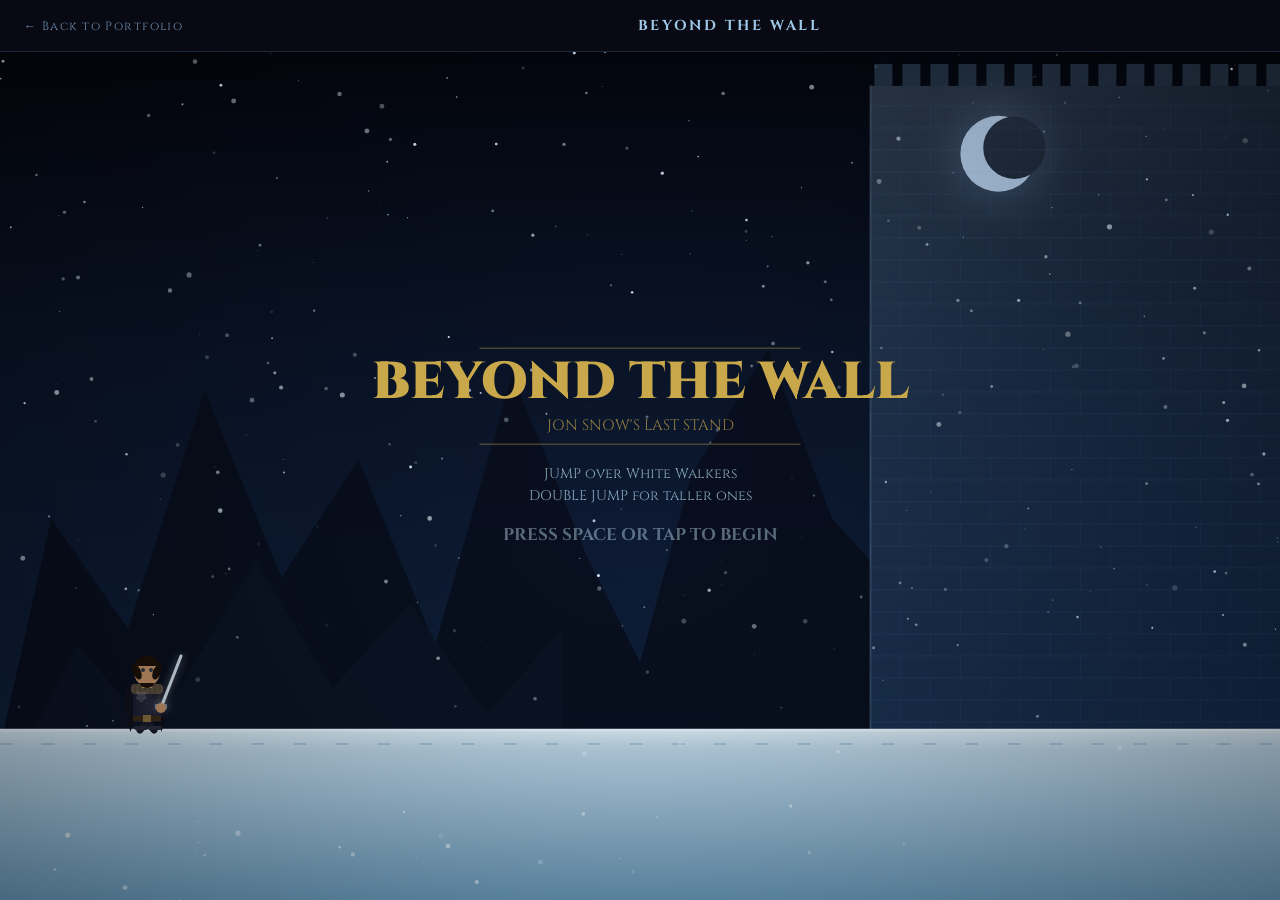
==== game.html @ 9a4df22c "GOT runner game + darker hero + photo fill fix - game.html: full Game of Thrones endless runner (Bey" ====
<!DOCTYPE html>
<html lang="en">
<head>
  <meta charset="UTF-8" />
  <meta name="viewport" content="width=device-width, initial-scale=1.0, user-scalable=no" />
  <title>Beyond the Wall — Philip Radeff</title>
  <link rel="preconnect" href="https://fonts.googleapis.com" />
  <link href="https://fonts.googleapis.com/css2?family=Cinzel:wght@400;700;900&family=Inter:wght@400;500&display=swap" rel="stylesheet" />
  <style>
    * { box-sizing: border-box; margin: 0; padding: 0; }
    html, body { width: 100%; height: 100%; overflow: hidden; background: #0a0a14; }
    body { display: flex; flex-direction: column; font-family: 'Inter', sans-serif; }

    #topbar {
      position: fixed;
      top: 0; left: 0; right: 0;
      height: 52px;
      background: rgba(10,10,20,0.92);
      border-bottom: 1px solid rgba(100,160,220,0.2);
      display: flex;
      align-items: center;
      padding: 0 24px;
      gap: 20px;
      z-index: 100;
      backdrop-filter: blur(8px);
    }
    #topbar a {
      font-family: 'Cinzel', serif;
      font-size: 0.75rem;
      color: rgba(150,200,240,0.7);
      text-decoration: none;
      letter-spacing: 0.12em;
      display: flex;
      align-items: center;
      gap: 6px;
      transition: color 0.2s;
    }
    #topbar a:hover { color: #7ec8e3; }
    #topbar .title {
      font-family: 'Cinzel', serif;
      font-size: 0.9rem;
      font-weight: 700;
      color: #9ec8e8;
      letter-spacing: 0.18em;
      margin-left: auto;
      margin-right: auto;
      text-transform: uppercase;
    }

    #gameCanvas {
      display: block;
      width: 100%;
      height: 100%;
      margin-top: 52px;
      cursor: pointer;
      touch-action: none;
    }
  </style>
</head>
<body>

<div id="topbar">
  <a href="index.html">&#8592; Back to Portfolio</a>
  <span class="title">Beyond the Wall</span>
</div>

<canvas id="gameCanvas"></canvas>

<script>
// ─── Canvas setup ────────────────────────────────────────────────
const canvas = document.getElementById('gameCanvas');
const ctx    = canvas.getContext('2d');

function resize() {
  canvas.width  = window.innerWidth;
  canvas.height = window.innerHeight - 52;
}
resize();
window.addEventListener('resize', () => { resize(); initGame(false); });

// ─── Constants ───────────────────────────────────────────────────
const GRAVITY      = 0.55;
const JUMP_VEL     = -13.5;
const DOUBLE_JUMP  = -11;
const GROUND_FRAC  = 0.80;   // ground is 80% down the canvas
const PLAYER_X     = 130;
const PLAYER_W     = 34;
const PLAYER_H     = 64;
const SPEED_BASE   = 6.5;
const SPEED_MAX    = 16;
const SPEED_INC    = 0.0008;

// ─── Colour palette ──────────────────────────────────────────────
const C = {
  sky1: '#04060f', sky2: '#0a1428', sky3: '#0e1f3a',
  ground1: '#c8dce8', ground2: '#a0bcd0', groundLine: '#6a9cb8',
  snow: 'rgba(220,235,245,',
  jon:  { cloak:'#1a1c2c', fur:'#5c5040', skin:'#c8956a', sword:'#ccd8e0', swordGlow:'rgba(200,220,240,0.5)' },
  ww:   { body:'#4aa8d8', bodyDark:'#2a6898', skin:'#a8d8f0', eyes:'#00f0ff', spear:'#8ad0f0', spearGlow:'rgba(100,200,255,0.4)' },
  ui:   { gold:'#c8a84a', blue:'#4ab8e8', white:'#e8f0f8', dim:'rgba(200,220,240,0.5)' },
  fire: ['#ff6a00','#ff9500','#ffcc00','#fff0a0'],
};

// ─── Game state ──────────────────────────────────────────────────
const STATE = { IDLE:0, PLAYING:1, DEAD:2 };
let state     = STATE.IDLE;
let score     = 0;
let highScore = parseInt(localStorage.getItem('gotRunnerHS') || '0');
let speed     = SPEED_BASE;
let frame     = 0;
let spawnTimer= 0;
let spawnInterval = 90;
let groundY;

// ─── Player ──────────────────────────────────────────────────────
let player;
function resetPlayer() {
  groundY = Math.floor(canvas.height * GROUND_FRAC);
  player = {
    x: PLAYER_X, y: groundY, vy: 0,
    onGround: true, jumpsLeft: 2,
    runFrame: 0, runTimer: 0,
    dead: false, deadTimer: 0,
  };
}

// ─── Obstacles ───────────────────────────────────────────────────
let obstacles = [];
// types: 'walker' | 'walker_tall' | 'wight_pack'

function spawnObstacle() {
  const r = Math.random();
  const gY = groundY;
  if (r < 0.5) {
    // Single White Walker
    obstacles.push({ type:'walker', x: canvas.width + 20, w:40, h:72, y: gY });
  } else if (r < 0.78) {
    // Tall White Walker
    obstacles.push({ type:'walker_tall', x: canvas.width + 20, w:36, h:90, y: gY });
  } else {
    // Pack of two close walkers
    obstacles.push({ type:'walker',      x: canvas.width + 20,  w:40, h:72, y: gY });
    obstacles.push({ type:'walker',      x: canvas.width + 75,  w:40, h:72, y: gY });
  }
}

// ─── Stars ───────────────────────────────────────────────────────
let stars = [];
function buildStars() {
  stars = Array.from({length:180}, () => ({
    x: Math.random() * canvas.width,
    y: Math.random() * canvas.height * 0.72,
    r: Math.random() * 1.4 + 0.3,
    twinkleOffset: Math.random() * Math.PI * 2,
    twinkleSpeed:  Math.random() * 0.04 + 0.01,
    base: Math.random() * 0.5 + 0.4,
  }));
}

// ─── Snow particles ──────────────────────────────────────────────
let snow = [];
function buildSnow() {
  snow = Array.from({length:160}, () => mkSnow());
}
function mkSnow() {
  return {
    x: Math.random() * canvas.width,
    y: Math.random() * canvas.height,
    r: Math.random() * 2.2 + 0.5,
    vy: Math.random() * 1.2 + 0.3,
    vx: (Math.random() - 0.5) * 0.6,
    alpha: Math.random() * 0.55 + 0.2,
  };
}

// ─── Ground chunks (scrolling) ───────────────────────────────────
let groundOffset = 0;

// ─── Init ────────────────────────────────────────────────────────
function initGame(full = true) {
  groundY = Math.floor(canvas.height * GROUND_FRAC);
  if (full) {
    state = STATE.IDLE;
    score = 0;
    speed = SPEED_BASE;
    frame = 0;
    spawnTimer = 0;
    spawnInterval = 90;
    obstacles = [];
    resetPlayer();
    buildStars();
    buildSnow();
    groundOffset = 0;
  } else {
    // just resize-recompute positions
    resetPlayer();
    buildStars();
    buildSnow();
  }
}
initGame(true);

// ─── Input ───────────────────────────────────────────────────────
function doJump() {
  if (state === STATE.IDLE) {
    state = STATE.PLAYING; return;
  }
  if (state === STATE.DEAD) {
    initGame(true); return;
  }
  if (player.jumpsLeft > 0) {
    player.vy = player.jumpsLeft === 2 ? JUMP_VEL : DOUBLE_JUMP;
    player.onGround = false;
    player.jumpsLeft--;
  }
}
document.addEventListener('keydown', e => {
  if (e.code === 'Space' || e.code === 'ArrowUp' || e.code === 'KeyW') {
    e.preventDefault();
    doJump();
  }
});
canvas.addEventListener('pointerdown', e => { e.preventDefault(); doJump(); });

// ─── DRAW: Background sky ────────────────────────────────────────
function drawSky() {
  const grd = ctx.createLinearGradient(0, 0, 0, groundY);
  grd.addColorStop(0,    C.sky1);
  grd.addColorStop(0.45, C.sky2);
  grd.addColorStop(1,    C.sky3);
  ctx.fillStyle = grd;
  ctx.fillRect(0, 0, canvas.width, groundY);
}

// ─── DRAW: Stars ─────────────────────────────────────────────────
function drawStars() {
  stars.forEach(s => {
    const alpha = s.base + Math.sin(frame * s.twinkleSpeed + s.twinkleOffset) * 0.3;
    ctx.beginPath();
    ctx.arc(s.x, s.y, s.r, 0, Math.PI*2);
    ctx.fillStyle = `rgba(220,235,255,${Math.max(0,Math.min(1,alpha))})`;
    ctx.fill();
  });
}

// ─── DRAW: Moon ──────────────────────────────────────────────────
function drawMoon() {
  const mx = canvas.width * 0.78, my = canvas.height * 0.12, mr = 38;
  // glow
  const g = ctx.createRadialGradient(mx, my, mr*0.5, mx, my, mr*2.5);
  g.addColorStop(0, 'rgba(180,210,255,0.22)');
  g.addColorStop(1, 'transparent');
  ctx.fillStyle = g;
  ctx.beginPath(); ctx.arc(mx, my, mr*2.5, 0, Math.PI*2); ctx.fill();
  // body
  ctx.fillStyle = '#cce0f8';
  ctx.beginPath(); ctx.arc(mx, my, mr, 0, Math.PI*2); ctx.fill();
  // crescent shadow
  ctx.fillStyle = C.sky1;
  ctx.beginPath(); ctx.arc(mx+16, my-6, mr*0.82, 0, Math.PI*2); ctx.fill();
}

// ─── DRAW: The Wall ──────────────────────────────────────────────
function drawWall() {
  const wx = canvas.width * 0.68, wy = canvas.height * 0.04;
  const ww = canvas.width * 0.34, wh = groundY - wy;
  // gradient wall face
  const g = ctx.createLinearGradient(wx, wy, wx + ww, wy + wh);
  g.addColorStop(0, 'rgba(140,180,220,0.30)');
  g.addColorStop(0.4, 'rgba(100,150,200,0.20)');
  g.addColorStop(1, 'rgba(60,110,170,0.12)');
  ctx.fillStyle = g;
  ctx.fillRect(wx, wy, ww, wh);
  // block lines (horizontal)
  ctx.strokeStyle = 'rgba(100,150,200,0.10)';
  ctx.lineWidth = 1;
  for (let row = wy + 20; row < groundY; row += 22) {
    ctx.beginPath(); ctx.moveTo(wx, row); ctx.lineTo(wx+ww, row); ctx.stroke();
  }
  // vertical joints staggered
  for (let row = wy + 20, r = 0; row < groundY; row += 22, r++) {
    const joff = r % 2 === 0 ? 0 : 30;
    for (let col = wx + joff; col < wx+ww; col += 60) {
      ctx.beginPath(); ctx.moveTo(col, row); ctx.lineTo(col, row+22); ctx.stroke();
    }
  }
  // top battlements
  const merlonW = 18, merlonH = 22, gap = 10;
  ctx.fillStyle = 'rgba(120,170,210,0.28)';
  for (let bx = wx+4; bx < wx+ww-merlonW; bx += merlonW+gap) {
    ctx.fillRect(bx, wy-merlonH, merlonW, merlonH);
  }
  // left edge highlight
  ctx.strokeStyle = 'rgba(180,220,255,0.18)';
  ctx.lineWidth = 2;
  ctx.beginPath(); ctx.moveTo(wx, wy); ctx.lineTo(wx, groundY); ctx.stroke();
}

// ─── DRAW: Mountain silhouettes ──────────────────────────────────
function drawMountains() {
  ctx.fillStyle = 'rgba(8,14,28,0.90)';
  ctx.beginPath();
  ctx.moveTo(0, groundY);
  const pts = [
    [0.0, 0.82],[0.04,0.55],[0.10,0.68],[0.16,0.40],[0.22,0.62],
    [0.28,0.48],[0.34,0.70],[0.40,0.38],[0.46,0.60],[0.50,0.72],
    [0.54,0.50],[0.60,0.35],[0.65,0.55],[0.68,0.60],
  ];
  pts.forEach(([fx,fy]) => ctx.lineTo(fx*canvas.width, fy*canvas.height));
  ctx.lineTo(canvas.width*0.68, groundY);
  ctx.closePath();
  ctx.fill();
  // lighter secondary layer
  ctx.fillStyle = 'rgba(12,20,38,0.80)';
  ctx.beginPath();
  ctx.moveTo(0, groundY);
  const pts2 = [
    [0.0,0.88],[0.06,0.70],[0.12,0.80],[0.20,0.60],[0.26,0.75],
    [0.32,0.65],[0.38,0.78],[0.44,0.68],
  ];
  pts2.forEach(([fx,fy]) => ctx.lineTo(fx*canvas.width, fy*canvas.height));
  ctx.lineTo(canvas.width*0.44, groundY);
  ctx.closePath();
  ctx.fill();
}

// ─── DRAW: Ground ────────────────────────────────────────────────
function drawGround() {
  // snow surface gradient
  const g = ctx.createLinearGradient(0, groundY, 0, canvas.height);
  g.addColorStop(0, '#d8eaf4');
  g.addColorStop(0.12, '#b8d2e4');
  g.addColorStop(1, '#6898b8');
  ctx.fillStyle = g;
  ctx.fillRect(0, groundY, canvas.width, canvas.height - groundY);

  // top highlight line
  ctx.strokeStyle = '#e8f4ff';
  ctx.lineWidth = 2.5;
  ctx.beginPath();
  ctx.moveTo(0, groundY); ctx.lineTo(canvas.width, groundY);
  ctx.stroke();

  // scrolling footprint dashes
  ctx.strokeStyle = 'rgba(80,120,160,0.35)';
  ctx.lineWidth = 1.5;
  ctx.setLineDash([12, 30]);
  ctx.lineDashOffset = -groundOffset % 42;
  ctx.beginPath();
  ctx.moveTo(0, groundY + 14); ctx.lineTo(canvas.width, groundY + 14);
  ctx.stroke();
  ctx.setLineDash([]);
}

// ─── DRAW: Snow particles ────────────────────────────────────────
function drawSnowParticles() {
  snow.forEach(s => {
    ctx.beginPath();
    ctx.arc(s.x, s.y, s.r, 0, Math.PI*2);
    ctx.fillStyle = C.snow + s.alpha + ')';
    ctx.fill();
    s.y += s.vy;
    s.x += s.vx;
    if (s.y > canvas.height + 4) { s.y = -4; s.x = Math.random()*canvas.width; }
    if (s.x > canvas.width+4)  s.x = -4;
    if (s.x < -4)              s.x = canvas.width+4;
  });
}

// ─── DRAW: Jon Snow ──────────────────────────────────────────────
function drawJon(p, rf) {
  const x = p.x, bot = p.y;
  const h = PLAYER_H, midX = x + PLAYER_W/2;

  // Leg positions for running frames (two-frame cycle)
  const legSwing = p.onGround ? (rf === 0 ? 1 : -1) : 0;
  const legA_fwd = legSwing * 14;
  const legB_fwd = -legSwing * 14;
  const legBend  = p.onGround ? 0 : -10;

  // === Cloak (behind) ===
  ctx.fillStyle = '#10111e';
  ctx.beginPath();
  ctx.moveTo(midX - 18, bot - h + 18);
  ctx.quadraticCurveTo(midX - 28, bot - h/2, midX - 22 + (p.onGround ? legA_fwd*0.4 : -8), bot + 2);
  ctx.quadraticCurveTo(midX - 8,  bot - h/3, midX - 12, bot - h + 18);
  ctx.closePath();
  ctx.fill();

  ctx.fillStyle = '#0e0f1c';
  ctx.beginPath();
  ctx.moveTo(midX + 16, bot - h + 18);
  ctx.quadraticCurveTo(midX + 26, bot - h/2, midX + 20 + (p.onGround ? legB_fwd*0.4 : 8), bot + 2);
  ctx.quadraticCurveTo(midX + 6,  bot - h/3, midX + 10, bot - h + 18);
  ctx.closePath();
  ctx.fill();

  // === Legs ===
  ctx.strokeStyle = '#1a1c2c';
  ctx.lineWidth = 7;
  ctx.lineCap = 'round';

  // left leg
  ctx.beginPath();
  ctx.moveTo(midX - 7, bot - 20);
  ctx.quadraticCurveTo(midX - 7 + legA_fwd*0.5, bot - 8 + legBend, midX - 7 + legA_fwd, bot);
  ctx.stroke();
  // right leg
  ctx.beginPath();
  ctx.moveTo(midX + 7, bot - 20);
  ctx.quadraticCurveTo(midX + 7 + legB_fwd*0.5, bot - 8 + legBend, midX + 7 + legB_fwd, bot);
  ctx.stroke();

  // Boot highlights
  ctx.strokeStyle = '#2a2c3c';
  ctx.lineWidth = 4;
  ctx.beginPath();
  ctx.moveTo(midX - 7 + legA_fwd - 4, bot - 2);
  ctx.lineTo(midX - 7 + legA_fwd + 6, bot - 2);
  ctx.stroke();
  ctx.beginPath();
  ctx.moveTo(midX + 7 + legB_fwd - 4, bot - 2);
  ctx.lineTo(midX + 7 + legB_fwd + 6, bot - 2);
  ctx.stroke();

  // === Body/Armor ===
  // Torso
  const bodyGrd = ctx.createLinearGradient(midX-14, bot-h+20, midX+14, bot-h+20);
  bodyGrd.addColorStop(0, '#1c1e30');
  bodyGrd.addColorStop(0.5, '#26283c');
  bodyGrd.addColorStop(1, '#1a1c2a');
  ctx.fillStyle = bodyGrd;
  ctx.beginPath();
  ctx.roundRect(midX-14, bot-h+20, 28, 36, 3);
  ctx.fill();

  // Fur trim on shoulders
  ctx.fillStyle = C.jon.fur;
  ctx.beginPath();
  ctx.roundRect(midX-16, bot-h+18, 32, 10, 4);
  ctx.fill();
  // fur texture lines
  ctx.strokeStyle = '#4a3c30';
  ctx.lineWidth = 1;
  for (let fx = midX-12; fx < midX+14; fx += 5) {
    ctx.beginPath(); ctx.moveTo(fx, bot-h+18); ctx.lineTo(fx, bot-h+28); ctx.stroke();
  }

  // Belt
  ctx.fillStyle = '#3a2a18';
  ctx.fillRect(midX-14, bot-h+50, 28, 5);
  ctx.fillStyle = '#8a7040';
  ctx.fillRect(midX-4, bot-h+49, 8, 7);

  // === Head ===
  const headY = bot - h + 14;
  // Neck
  ctx.fillStyle = C.jon.skin;
  ctx.fillRect(midX-5, headY, 10, 8);
  // Head
  ctx.fillStyle = C.jon.skin;
  ctx.beginPath();
  ctx.ellipse(midX, headY - 8, 13, 14, 0, 0, Math.PI*2);
  ctx.fill();
  // Hair
  ctx.fillStyle = '#1a1008';
  ctx.beginPath();
  ctx.ellipse(midX, headY - 14, 13, 10, 0, Math.PI, Math.PI*2);
  ctx.fill();
  ctx.beginPath();
  ctx.ellipse(midX - 10, headY - 8, 4, 8, -0.4, 0, Math.PI*2);
  ctx.fill();
  ctx.beginPath();
  ctx.ellipse(midX + 10, headY - 8, 4, 8, 0.4, 0, Math.PI*2);
  ctx.fill();
  // Beard
  ctx.fillStyle = '#1a1008';
  ctx.beginPath();
  ctx.ellipse(midX, headY + 3, 7, 5, 0, 0, Math.PI);
  ctx.fill();
  // Eyes
  ctx.fillStyle = '#2a3848';
  ctx.beginPath(); ctx.arc(midX-4, headY-10, 2, 0, Math.PI*2); ctx.fill();
  ctx.beginPath(); ctx.arc(midX+4, headY-10, 2, 0, Math.PI*2); ctx.fill();

  // === Longclaw (Sword) ===
  const swordBase = { x: midX + 14, y: bot - h + 42 };
  const swordTip  = { x: midX + 34, y: bot - h - 10 };
  // glow
  ctx.shadowColor = C.jon.swordGlow;
  ctx.shadowBlur  = 8;
  // blade
  ctx.strokeStyle = '#d8e8f0';
  ctx.lineWidth   = 3;
  ctx.lineCap     = 'round';
  ctx.beginPath();
  ctx.moveTo(swordBase.x, swordBase.y);
  ctx.lineTo(swordTip.x, swordTip.y);
  ctx.stroke();
  // fuller
  ctx.strokeStyle = 'rgba(200,220,240,0.5)';
  ctx.lineWidth   = 1;
  ctx.beginPath();
  ctx.moveTo(swordBase.x - 1, swordBase.y - 2);
  ctx.lineTo(swordTip.x - 1, swordTip.y + 2);
  ctx.stroke();
  // guard
  ctx.fillStyle   = '#8090a0';
  ctx.fillRect(swordBase.x - 6, swordBase.y - 4, 12, 5);
  ctx.shadowBlur  = 0;

  // === Hand ===
  ctx.fillStyle = C.jon.skin;
  ctx.beginPath();
  ctx.arc(swordBase.x, swordBase.y, 5, 0, Math.PI*2);
  ctx.fill();

  // Direwolf sigil hint (small)
  ctx.fillStyle = 'rgba(200,210,230,0.25)';
  ctx.font = '10px serif';
  ctx.fillText('🐺', midX - 6, bot - h + 34);
}

// ─── DRAW: White Walker ──────────────────────────────────────────
function drawWhiteWalker(ob, frameNum) {
  const x   = ob.x;
  const bot = ob.y;
  const h   = ob.h;
  const isTall = ob.type === 'walker_tall';
  const midX   = x + ob.w / 2;
  const walkF  = Math.floor(frameNum / 8) % 2;
  const legSwing = walkF === 0 ? 1 : -1;

  // glow aura
  const aura = ctx.createRadialGradient(midX, bot - h/2, 5, midX, bot - h/2, isTall ? 70 : 55);
  aura.addColorStop(0, 'rgba(80,200,255,0.14)');
  aura.addColorStop(1, 'transparent');
  ctx.fillStyle = aura;
  ctx.beginPath();
  ctx.ellipse(midX, bot - h/2, isTall ? 70 : 55, isTall ? 80 : 60, 0, 0, Math.PI*2);
  ctx.fill();

  // Legs
  ctx.strokeStyle = C.ww.bodyDark;
  ctx.lineWidth = 7;
  ctx.lineCap = 'round';
  const legA = legSwing * 12, legB = -legSwing * 12;
  ctx.beginPath();
  ctx.moveTo(midX - 6, bot - 22);
  ctx.quadraticCurveTo(midX - 6 + legA*0.5, bot - 10, midX - 6 + legA, bot);
  ctx.stroke();
  ctx.beginPath();
  ctx.moveTo(midX + 6, bot - 22);
  ctx.quadraticCurveTo(midX + 6 + legB*0.5, bot - 10, midX + 6 + legB, bot);
  ctx.stroke();

  // Body (icy armor)
  const bodyH = h - 30;
  const bg = ctx.createLinearGradient(midX - 14, bot - h + 20, midX + 14, bot - h + 20);
  bg.addColorStop(0, '#1a4a6a');
  bg.addColorStop(0.5, '#2a7aaa');
  bg.addColorStop(1, '#1a4a6a');
  ctx.fillStyle = bg;
  ctx.beginPath();
  ctx.roundRect(midX - 14, bot - bodyH - 22, 28, bodyH, 3);
  ctx.fill();

  // Ice crystal armor shards
  ctx.strokeStyle = 'rgba(140,220,255,0.4)';
  ctx.lineWidth = 1;
  [[0,-10],[8,-4],[-8,-4],[4,-16],[-4,-16]].forEach(([dx,dy]) => {
    ctx.beginPath();
    ctx.moveTo(midX+dx, bot-bodyH/2+dy);
    ctx.lineTo(midX+dx+4, bot-bodyH/2+dy-8);
    ctx.lineTo(midX+dx-2, bot-bodyH/2+dy-5);
    ctx.closePath();
    ctx.stroke();
  });

  // Head
  const headY = bot - h + 14;
  // skull face
  ctx.fillStyle = '#8ad0f0';
  ctx.beginPath();
  ctx.ellipse(midX, headY, 14, 16, 0, 0, Math.PI*2);
  ctx.fill();
  // face details
  ctx.fillStyle = '#5ab0d8';
  ctx.beginPath();
  ctx.ellipse(midX, headY + 4, 9, 6, 0, 0, Math.PI);
  ctx.fill();
  // Ice crown
  ctx.fillStyle = '#c8ecff';
  const crownSpikes = [-12,-7,0,7,12];
  crownSpikes.forEach((dx, i) => {
    const sh = [14,20,24,20,14][i];
    ctx.beginPath();
    ctx.moveTo(midX + dx - 4, headY - 12);
    ctx.lineTo(midX + dx,     headY - 12 - sh);
    ctx.lineTo(midX + dx + 4, headY - 12);
    ctx.closePath();
    ctx.fill();
  });

  // Eyes — glowing
  ctx.shadowColor = C.ww.eyes;
  ctx.shadowBlur  = 14;
  ctx.fillStyle   = C.ww.eyes;
  ctx.beginPath(); ctx.ellipse(midX-5, headY-2, 4, 3, 0, 0, Math.PI*2); ctx.fill();
  ctx.beginPath(); ctx.ellipse(midX+5, headY-2, 4, 3, 0, 0, Math.PI*2); ctx.fill();
  ctx.shadowBlur = 0;

  // Ice spear
  const spearLen = isTall ? 85 : 72;
  ctx.shadowColor = 'rgba(100,200,255,0.5)';
  ctx.shadowBlur  = 6;
  ctx.strokeStyle = '#b0e0ff';
  ctx.lineWidth   = 3;
  ctx.beginPath();
  ctx.moveTo(midX - 16, bot - h + 36);
  ctx.lineTo(midX - 16 - spearLen * 0.7, bot - h + 36 + spearLen * 0.4);
  ctx.stroke();
  // spear tip
  ctx.fillStyle = '#e8f8ff';
  ctx.beginPath();
  ctx.moveTo(midX - 16 - spearLen*0.7 - 10, bot - h + 36 + spearLen*0.4 + 6);
  ctx.lineTo(midX - 16 - spearLen*0.7 + 4,  bot - h + 36 + spearLen*0.4 - 4);
  ctx.lineTo(midX - 16 - spearLen*0.7 + 2,  bot - h + 36 + spearLen*0.4 + 8);
  ctx.closePath();
  ctx.fill();
  ctx.shadowBlur = 0;

  // Reaching arm
  ctx.strokeStyle = C.ww.bodyDark;
  ctx.lineWidth = 6;
  ctx.beginPath();
  ctx.moveTo(midX - 14, bot - bodyH - 5);
  ctx.quadraticCurveTo(midX - 26, bot - bodyH + 16, midX - 30, bot - bodyH + 30);
  ctx.stroke();
}

// ─── DRAW: HUD ───────────────────────────────────────────────────
function drawHUD() {
  const pad = 20;
  // Score
  ctx.font = `700 22px 'Cinzel', serif`;
  ctx.fillStyle = '#c8e8f8';
  ctx.textAlign = 'right';
  ctx.fillText(`${Math.floor(score)}`, canvas.width - pad, pad + 22);
  ctx.font = `400 11px 'Cinzel', serif`;
  ctx.fillStyle = 'rgba(180,220,240,0.6)';
  ctx.fillText('DISTANCE', canvas.width - pad, pad + 38);

  // High score
  ctx.textAlign = 'left';
  ctx.font = `400 11px 'Cinzel', serif`;
  ctx.fillStyle = 'rgba(180,220,240,0.5)';
  ctx.fillText(`BEST  ${Math.floor(highScore)}`, pad, pad + 22);
}

// ─── DRAW: Start screen ──────────────────────────────────────────
function drawStartScreen() {
  // dark vignette
  const v = ctx.createRadialGradient(canvas.width/2, canvas.height/2, 80, canvas.width/2, canvas.height/2, Math.max(canvas.width, canvas.height));
  v.addColorStop(0, 'transparent');
  v.addColorStop(1, 'rgba(0,0,0,0.55)');
  ctx.fillStyle = v;
  ctx.fillRect(0, 0, canvas.width, canvas.height);

  const cx = canvas.width/2, cy = canvas.height * 0.42;

  // Title ornament line
  ctx.strokeStyle = 'rgba(200,168,74,0.5)';
  ctx.lineWidth = 1;
  ctx.beginPath(); ctx.moveTo(cx-160, cy-60); ctx.lineTo(cx+160, cy-60); ctx.stroke();

  ctx.textAlign = 'center';
  ctx.fillStyle = '#c8a84a';
  ctx.font = `900 clamp(28px,5vw,52px) 'Cinzel', serif`;
  ctx.fillText('BEYOND THE WALL', cx, cy - 10);

  ctx.fillStyle = 'rgba(200,168,74,0.7)';
  ctx.font = `400 clamp(11px,1.8vw,15px) 'Cinzel', serif`;
  ctx.fillText('JON SNOW\'S LAST STAND', cx, cy + 22);

  ctx.strokeStyle = 'rgba(200,168,74,0.5)';
  ctx.beginPath(); ctx.moveTo(cx-160, cy+36); ctx.lineTo(cx+160, cy+36); ctx.stroke();

  // Subtitle
  ctx.fillStyle = 'rgba(180,220,240,0.75)';
  ctx.font = `400 clamp(11px,1.6vw,14px) 'Cinzel', serif`;
  ctx.fillText('JUMP over White Walkers', cx, cy + 70);
  ctx.fillText('DOUBLE JUMP for taller ones', cx, cy + 92);

  // Prompt pulse
  const pulse = 0.65 + Math.sin(frame * 0.06) * 0.35;
  ctx.fillStyle = `rgba(200,232,248,${pulse})`;
  ctx.font = `700 clamp(12px,2vw,17px) 'Cinzel', serif`;
  ctx.fillText('PRESS SPACE OR TAP TO BEGIN', cx, cy + 132);

  if (highScore > 0) {
    ctx.fillStyle = 'rgba(200,168,74,0.7)';
    ctx.font = `400 12px 'Cinzel', serif`;
    ctx.fillText(`BEST: ${Math.floor(highScore)}`, cx, cy + 160);
  }
}

// ─── DRAW: Death screen ──────────────────────────────────────────
function drawDeadScreen() {
  const cx = canvas.width/2, cy = canvas.height * 0.38;

  // vignette
  const v = ctx.createRadialGradient(cx, cy, 40, cx, cy, Math.max(canvas.width, canvas.height)*0.7);
  v.addColorStop(0, 'transparent');
  v.addColorStop(1, 'rgba(0,0,8,0.7)');
  ctx.fillStyle = v;
  ctx.fillRect(0, 0, canvas.width, canvas.height);

  ctx.textAlign = 'center';

  // icy splat effect
  ctx.strokeStyle = 'rgba(80,180,255,0.25)';
  ctx.lineWidth = 1;
  for (let a = 0; a < 12; a++) {
    const angle = (a / 12) * Math.PI * 2;
    const len = 30 + Math.random() * 40;
    ctx.beginPath();
    ctx.moveTo(cx, cy - 40);
    ctx.lineTo(cx + Math.cos(angle)*len, cy - 40 + Math.sin(angle)*len);
    ctx.stroke();
  }

  ctx.fillStyle = '#4ab8e8';
  ctx.font = `900 clamp(30px,5.5vw,56px) 'Cinzel', serif`;
  ctx.fillText('YOU KNOW NOTHING', cx, cy);
  ctx.fillStyle = 'rgba(140,200,240,0.8)';
  ctx.font = `400 clamp(13px,2vw,20px) 'Cinzel', serif`;
  ctx.fillText('Jon Snow', cx, cy + 36);

  ctx.strokeStyle = 'rgba(74,184,232,0.4)';
  ctx.lineWidth = 1;
  ctx.beginPath(); ctx.moveTo(cx-200, cy+56); ctx.lineTo(cx+200, cy+56); ctx.stroke();

  ctx.fillStyle = 'rgba(200,232,248,0.85)';
  ctx.font = `400 clamp(12px,1.7vw,15px) 'Cinzel', serif`;
  ctx.fillText(`Distance Survived: ${Math.floor(score)}`, cx, cy + 86);

  if (score >= highScore) {
    ctx.fillStyle = '#c8a84a';
    ctx.font = `700 clamp(11px,1.6vw,14px) 'Cinzel', serif`;
    ctx.fillText('NEW BEST!', cx, cy + 110);
  }

  const pulse = 0.6 + Math.sin(frame * 0.07) * 0.4;
  ctx.fillStyle = `rgba(180,220,240,${pulse})`;
  ctx.font = `700 clamp(11px,1.8vw,16px) 'Cinzel', serif`;
  ctx.fillText('PRESS SPACE OR TAP TO RISE AGAIN', cx, cy + 148);
}

// ─── Collision ───────────────────────────────────────────────────
function checkCollisions() {
  const px = player.x + 8, pw = PLAYER_W - 14;
  const py = player.y - PLAYER_H + 12, ph = PLAYER_H - 14;
  for (const ob of obstacles) {
    const ox = ob.x + 6, ow = ob.w - 10;
    const oy = ob.y - ob.h + 10, oh = ob.h - 12;
    if (px < ox+ow && px+pw > ox && py < oy+oh && py+ph > oy) {
      return true;
    }
  }
  return false;
}

// ─── Main loop ───────────────────────────────────────────────────
function loop() {
  requestAnimationFrame(loop);
  ctx.clearRect(0, 0, canvas.width, canvas.height);

  // Background layers
  drawSky();
  drawStars();
  drawMoon();
  drawMountains();
  drawWall();
  drawGround();
  drawSnowParticles();

  if (state === STATE.IDLE) {
    // Draw Jon standing still
    player.runFrame = 0;
    drawJon(player, 0);
    drawStartScreen();
    frame++;
    return;
  }

  if (state === STATE.PLAYING) {
    // Update speed
    speed = Math.min(SPEED_MAX, SPEED_BASE + score * SPEED_INC);

    // Score
    score += speed * 0.04;
    if (score > highScore) {
      highScore = score;
      localStorage.setItem('gotRunnerHS', Math.floor(highScore));
    }

    // Ground scroll
    groundOffset += speed;

    // Physics
    player.vy += GRAVITY;
    player.y  += player.vy;
    if (player.y >= groundY) {
      player.y = groundY;
      player.vy = 0;
      player.onGround = true;
      player.jumpsLeft = 2;
    } else {
      player.onGround = false;
    }

    // Run animation
    if (player.onGround) {
      player.runTimer++;
      if (player.runTimer > 7) { player.runTimer = 0; player.runFrame = 1 - player.runFrame; }
    }

    // Spawn obstacles
    spawnTimer++;
    // Reduce interval as score rises
    spawnInterval = Math.max(52, 90 - Math.floor(score / 60));
    if (spawnTimer >= spawnInterval + Math.floor(Math.random() * 40)) {
      spawnObstacle();
      spawnTimer = 0;
    }

    // Move & draw obstacles
    for (let i = obstacles.length - 1; i >= 0; i--) {
      obstacles[i].x -= speed;
      drawWhiteWalker(obstacles[i], frame);
      if (obstacles[i].x + obstacles[i].w < -10) obstacles.splice(i, 1);
    }

    // Draw Jon
    drawJon(player, player.runFrame);

    // Collision
    if (checkCollisions()) {
      state = STATE.DEAD;
      player.dead = true;
    }

    drawHUD();
  }

  if (state === STATE.DEAD) {
    // Draw last frame of obstacles
    obstacles.forEach(ob => drawWhiteWalker(ob, frame));
    drawJon(player, 0);
    drawHUD();
    drawDeadScreen();
  }

  frame++;
}

loop();
</script>
</body>
</html>
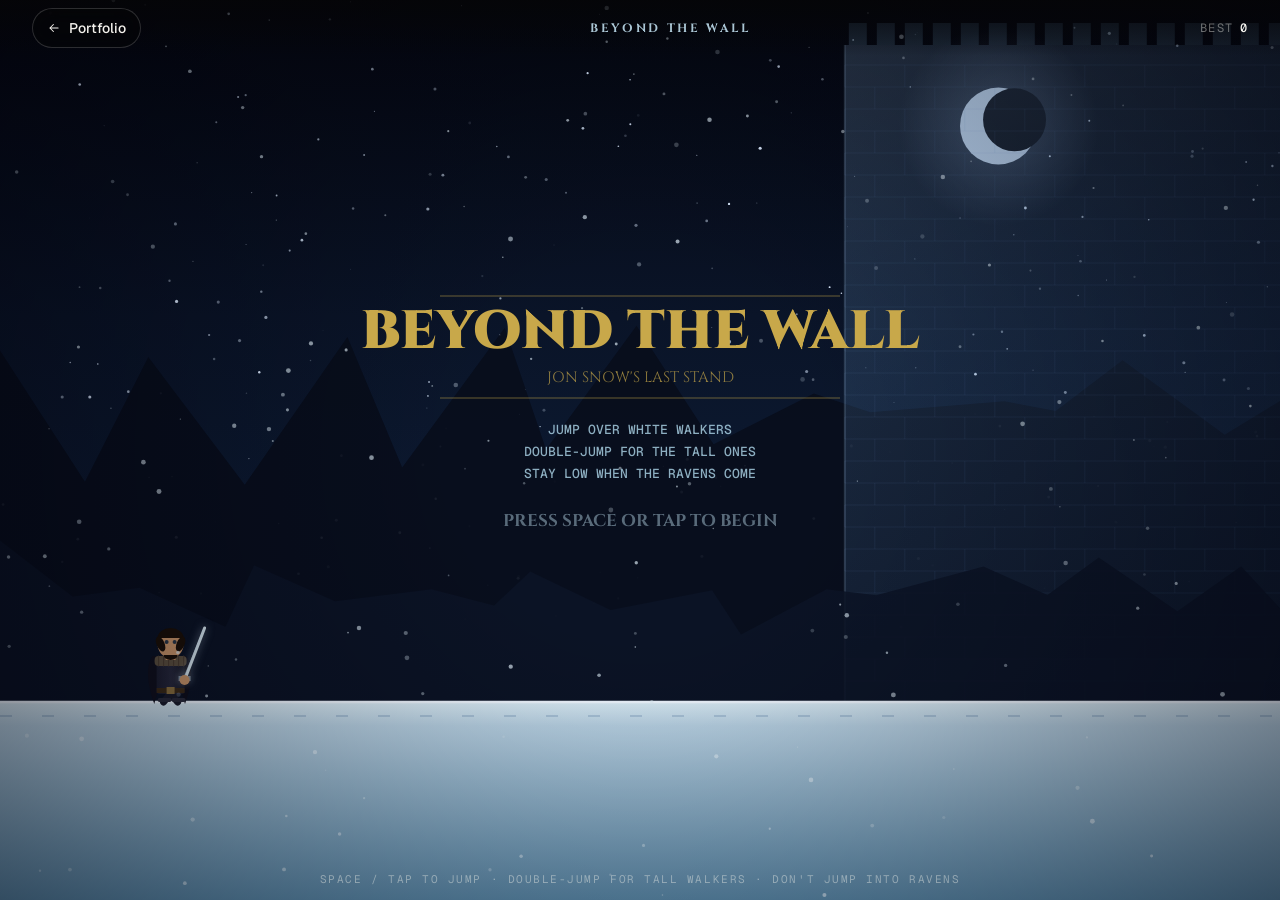
==== commit f81abe54: "Redesign: dark editorial site, Spursit showcase, rebuilt Beyond the Wall game - New index.html/style" ====
--- a/game.html
+++ b/game.html
@@ -1,871 +1,526 @@
-<!DOCTYPE html>
+<!doctype html>
 <html lang="en">
 <head>
-  <meta charset="UTF-8" />
-  <meta name="viewport" content="width=device-width, initial-scale=1.0, user-scalable=no" />
-  <title>Beyond the Wall — Philip Radeff</title>
-  <link rel="preconnect" href="https://fonts.googleapis.com" />
-  <link href="https://fonts.googleapis.com/css2?family=Cinzel:wght@400;700;900&family=Inter:wght@400;500&display=swap" rel="stylesheet" />
+  <meta charset="utf-8">
+  <meta name="viewport" content="width=device-width, initial-scale=1, viewport-fit=cover">
+  <title>Beyond the Wall — a runner by Philip Radeff</title>
+  <meta name="description" content="Beyond the Wall: an endless runner where Jon Snow outruns White Walkers. Space or tap to jump, double-jump for the tall ones.">
+  <meta name="theme-color" content="#050507">
+  <link rel="icon" href="data:image/svg+xml,%3Csvg xmlns='http://www.w3.org/2000/svg' viewBox='0 0 64 64'%3E%3Crect width='64' height='64' rx='16' fill='%23f4f2ed'/%3E%3Ctext x='32' y='43' font-family='Georgia,serif' font-style='italic' font-size='34' text-anchor='middle' fill='%23060607'%3EP%3C/text%3E%3C/svg%3E">
+  <link rel="preconnect" href="https://fonts.googleapis.com">
+  <link rel="preconnect" href="https://fonts.gstatic.com" crossorigin>
+  <link href="https://fonts.googleapis.com/css2?family=Cinzel:wght@400;700;900&family=Geist+Mono:wght@400;500&family=Geist:wght@400;500&display=swap" rel="stylesheet">
   <style>
+    :root { color-scheme: dark; --text: #f4f2ed; --text-2: rgba(244,242,237,.66); --text-3: rgba(244,242,237,.42); --line: rgba(255,255,255,.08); }
     * { box-sizing: border-box; margin: 0; padding: 0; }
-    html, body { width: 100%; height: 100%; overflow: hidden; background: #0a0a14; }
-    body { display: flex; flex-direction: column; font-family: 'Inter', sans-serif; }
-
-    #topbar {
-      position: fixed;
-      top: 0; left: 0; right: 0;
-      height: 52px;
-      background: rgba(10,10,20,0.92);
-      border-bottom: 1px solid rgba(100,160,220,0.2);
-      display: flex;
-      align-items: center;
-      padding: 0 24px;
-      gap: 20px;
-      z-index: 100;
-      backdrop-filter: blur(8px);
-    }
-    #topbar a {
-      font-family: 'Cinzel', serif;
-      font-size: 0.75rem;
-      color: rgba(150,200,240,0.7);
-      text-decoration: none;
-      letter-spacing: 0.12em;
-      display: flex;
-      align-items: center;
-      gap: 6px;
-      transition: color 0.2s;
-    }
-    #topbar a:hover { color: #7ec8e3; }
-    #topbar .title {
-      font-family: 'Cinzel', serif;
-      font-size: 0.9rem;
-      font-weight: 700;
-      color: #9ec8e8;
-      letter-spacing: 0.18em;
-      margin-left: auto;
-      margin-right: auto;
-      text-transform: uppercase;
-    }
-
-    #gameCanvas {
-      display: block;
-      width: 100%;
-      height: 100%;
-      margin-top: 52px;
-      cursor: pointer;
-      touch-action: none;
-    }
+    html, body { height: 100%; overflow: hidden; background: #050507; }
+    body { font-family: "Geist", ui-sans-serif, -apple-system, BlinkMacSystemFont, system-ui, sans-serif; color: var(--text); -webkit-font-smoothing: antialiased; touch-action: none; overscroll-behavior: none; }
+    #game { position: fixed; inset: 0; display: block; cursor: pointer; touch-action: none; }
+    .bar {
+      position: fixed; left: 0; right: 0; top: 0; z-index: 10;
+      height: calc(56px + env(safe-area-inset-top, 0px)); padding: env(safe-area-inset-top, 0px) clamp(16px, 4vw, 32px) 0;
+      display: flex; align-items: center; justify-content: space-between; gap: 16px;
+      background: linear-gradient(rgba(5,5,7,.85), rgba(5,5,7,0)); pointer-events: none;
+    }
+    .bar a, .bar span { pointer-events: auto; }
+    .bar a { display: inline-flex; align-items: center; gap: 8px; min-height: 40px; padding: 0 14px; border-radius: 999px; border: 1px solid rgba(255,255,255,.16); color: var(--text); text-decoration: none; font-size: .875rem; font-weight: 500; backdrop-filter: blur(10px); -webkit-backdrop-filter: blur(10px); background: rgba(5,5,7,.4); transition: background .2s, border-color .2s; }
+    .bar a:hover { background: rgba(255,255,255,.08); border-color: rgba(255,255,255,.3); }
+    .bar a svg { width: 14px; height: 14px; }
+    .bar .title { font-family: "Cinzel", serif; font-weight: 700; letter-spacing: .22em; font-size: .75rem; text-transform: uppercase; color: rgba(200,232,248,.85); }
+    .bar .best { font-family: "Geist Mono", ui-monospace, monospace; font-size: .75rem; letter-spacing: .12em; color: var(--text-3); text-transform: uppercase; font-variant-numeric: tabular-nums; }
+    .bar .best b { color: var(--text); font-weight: 500; margin-left: 6px; }
+    @media (max-width: 560px) { .bar .title { display: none; } }
+    .hint { position: fixed; left: 0; right: 0; bottom: calc(14px + env(safe-area-inset-bottom, 0px)); text-align: center; font-family: "Geist Mono", monospace; font-size: .6875rem; letter-spacing: .14em; text-transform: uppercase; color: var(--text-3); pointer-events: none; z-index: 10; }
+    :focus-visible { outline: 2px solid #8fd6c2; outline-offset: 3px; }
   </style>
 </head>
 <body>
 
-<div id="topbar">
-  <a href="index.html">&#8592; Back to Portfolio</a>
+<header class="bar">
+  <a href="index.html" aria-label="Back to portfolio"><svg viewBox="0 0 24 24" fill="none" stroke="currentColor" stroke-width="1.75" stroke-linecap="round" stroke-linejoin="round"><path d="M19 12H5m0 0 6 6m-6-6 6-6"/></svg>Portfolio</a>
   <span class="title">Beyond the Wall</span>
-</div>
-
-<canvas id="gameCanvas"></canvas>
+  <span class="best">Best<b id="best">0</b></span>
+</header>
+
+<canvas id="game" aria-label="Beyond the Wall — endless runner. Press space or tap to jump." role="img"></canvas>
+<div class="hint" id="hint">Space / tap to jump · double-jump for tall walkers · don't jump into ravens</div>
 
 <script>
-// ─── Canvas setup ────────────────────────────────────────────────
-const canvas = document.getElementById('gameCanvas');
-const ctx    = canvas.getContext('2d');
-
-function resize() {
-  canvas.width  = window.innerWidth;
-  canvas.height = window.innerHeight - 52;
-}
-resize();
-window.addEventListener('resize', () => { resize(); initGame(false); });
-
-// ─── Constants ───────────────────────────────────────────────────
-const GRAVITY      = 0.55;
-const JUMP_VEL     = -13.5;
-const DOUBLE_JUMP  = -11;
-const GROUND_FRAC  = 0.80;   // ground is 80% down the canvas
-const PLAYER_X     = 130;
-const PLAYER_W     = 34;
-const PLAYER_H     = 64;
-const SPEED_BASE   = 6.5;
-const SPEED_MAX    = 16;
-const SPEED_INC    = 0.0008;
-
-// ─── Colour palette ──────────────────────────────────────────────
-const C = {
-  sky1: '#04060f', sky2: '#0a1428', sky3: '#0e1f3a',
-  ground1: '#c8dce8', ground2: '#a0bcd0', groundLine: '#6a9cb8',
-  snow: 'rgba(220,235,245,',
-  jon:  { cloak:'#1a1c2c', fur:'#5c5040', skin:'#c8956a', sword:'#ccd8e0', swordGlow:'rgba(200,220,240,0.5)' },
-  ww:   { body:'#4aa8d8', bodyDark:'#2a6898', skin:'#a8d8f0', eyes:'#00f0ff', spear:'#8ad0f0', spearGlow:'rgba(100,200,255,0.4)' },
-  ui:   { gold:'#c8a84a', blue:'#4ab8e8', white:'#e8f0f8', dim:'rgba(200,220,240,0.5)' },
-  fire: ['#ff6a00','#ff9500','#ffcc00','#fff0a0'],
-};
-
-// ─── Game state ──────────────────────────────────────────────────
-const STATE = { IDLE:0, PLAYING:1, DEAD:2 };
-let state     = STATE.IDLE;
-let score     = 0;
-let highScore = parseInt(localStorage.getItem('gotRunnerHS') || '0');
-let speed     = SPEED_BASE;
-let frame     = 0;
-let spawnTimer= 0;
-let spawnInterval = 90;
-let groundY;
-
-// ─── Player ──────────────────────────────────────────────────────
-let player;
-function resetPlayer() {
-  groundY = Math.floor(canvas.height * GROUND_FRAC);
-  player = {
-    x: PLAYER_X, y: groundY, vy: 0,
-    onGround: true, jumpsLeft: 2,
-    runFrame: 0, runTimer: 0,
-    dead: false, deadTimer: 0,
+(() => {
+  'use strict';
+
+  // ─── Setup ───────────────────────────────────────────────────────
+  const canvas = document.getElementById('game');
+  const ctx = canvas.getContext('2d');
+  const bestEl = document.getElementById('best');
+  const hintEl = document.getElementById('hint');
+  const reduced = matchMedia('(prefers-reduced-motion: reduce)').matches;
+  const clamp = (v, a, b) => Math.min(b, Math.max(a, v));
+  const rnd = (a, b) => a + Math.random() * (b - a);
+
+  // ─── Constants (tuned for 60 fps units; dt scales them) ─────────
+  const G = 0.55, JUMP = -13.5, JUMP2 = -11;
+  const PW = 34, PH = 64;
+  const SPEED0 = 6.5, SPEEDMAX = 15.5;
+  const STATE = { IDLE: 0, PLAY: 1, DEAD: 2, PAUSE: 3 };
+  const BEST_KEY = 'btw-best';
+
+  const C = {
+    sky: ['#04060f', '#0a1428', '#0e1f3a'],
+    jon: { skin: '#c8956a', fur: '#5c5040' },
+    ww: { bodyDark: '#2a6898', eyes: '#00f0ff' },
+    gold: '#c8a84a', ice: '#4ab8e8', white: '#e8f0f8',
   };
-}
-
-// ─── Obstacles ───────────────────────────────────────────────────
-let obstacles = [];
-// types: 'walker' | 'walker_tall' | 'wight_pack'
-
-function spawnObstacle() {
-  const r = Math.random();
-  const gY = groundY;
-  if (r < 0.5) {
-    // Single White Walker
-    obstacles.push({ type:'walker', x: canvas.width + 20, w:40, h:72, y: gY });
-  } else if (r < 0.78) {
-    // Tall White Walker
-    obstacles.push({ type:'walker_tall', x: canvas.width + 20, w:36, h:90, y: gY });
-  } else {
-    // Pack of two close walkers
-    obstacles.push({ type:'walker',      x: canvas.width + 20,  w:40, h:72, y: gY });
-    obstacles.push({ type:'walker',      x: canvas.width + 75,  w:40, h:72, y: gY });
-  }
-}
-
-// ─── Stars ───────────────────────────────────────────────────────
-let stars = [];
-function buildStars() {
-  stars = Array.from({length:180}, () => ({
-    x: Math.random() * canvas.width,
-    y: Math.random() * canvas.height * 0.72,
-    r: Math.random() * 1.4 + 0.3,
-    twinkleOffset: Math.random() * Math.PI * 2,
-    twinkleSpeed:  Math.random() * 0.04 + 0.01,
-    base: Math.random() * 0.5 + 0.4,
-  }));
-}
-
-// ─── Snow particles ──────────────────────────────────────────────
-let snow = [];
-function buildSnow() {
-  snow = Array.from({length:160}, () => mkSnow());
-}
-function mkSnow() {
-  return {
-    x: Math.random() * canvas.width,
-    y: Math.random() * canvas.height,
-    r: Math.random() * 2.2 + 0.5,
-    vy: Math.random() * 1.2 + 0.3,
-    vx: (Math.random() - 0.5) * 0.6,
-    alpha: Math.random() * 0.55 + 0.2,
-  };
-}
-
-// ─── Ground chunks (scrolling) ───────────────────────────────────
-let groundOffset = 0;
-
-// ─── Init ────────────────────────────────────────────────────────
-function initGame(full = true) {
-  groundY = Math.floor(canvas.height * GROUND_FRAC);
-  if (full) {
-    state = STATE.IDLE;
-    score = 0;
-    speed = SPEED_BASE;
-    frame = 0;
-    spawnTimer = 0;
-    spawnInterval = 90;
-    obstacles = [];
+
+  // ─── State ───────────────────────────────────────────────────────
+  let W = 0, H = 0, dpr = 1, groundY = 0;
+  let state = STATE.IDLE;
+  let score = 0, speed = SPEED0, t = 0, lastTs = 0;
+  let best = parseInt(localStorage.getItem(BEST_KEY) || localStorage.getItem('gotRunnerHS') || '0', 10) || 0;
+  let deadAt = 0, shake = 0, flash = 0, newBest = false;
+  let player = null, obstacles = [], particles = [];
+  let stars = [], snow = [], mtnFar = [], mtnNear = [];
+  let groundOff = 0, farOff = 0, nearOff = 0, travel = 0, nextSpawn = 600;
+  let fontsReady = false;
+
+  bestEl.textContent = best;
+
+  function resize() {
+    dpr = Math.min(devicePixelRatio || 1, 2);
+    W = innerWidth; H = innerHeight;
+    canvas.width = Math.floor(W * dpr); canvas.height = Math.floor(H * dpr);
+    canvas.style.width = W + 'px'; canvas.style.height = H + 'px';
+    ctx.setTransform(dpr, 0, 0, dpr, 0, 0);
+    groundY = Math.floor(H * 0.78);
+    buildStars(); buildSnow(); buildMountains();
+    if (player) { player.x = playerX(); if (player.onGround) player.y = groundY; }
+  }
+
+  const playerX = () => clamp(W * 0.12, 80, 170);
+  function resetPlayer() { player = { x: playerX(), y: groundY, vy: 0, onGround: true, jumps: 2, runFrame: 0, runT: 0 }; }
+
+  function initGame() {
+    state = STATE.IDLE; score = 0; speed = SPEED0; t = 0;
+    obstacles = []; particles = []; travel = 0; nextSpawn = 600; shake = 0; flash = 0; newBest = false;
+    groundOff = farOff = nearOff = 0;
     resetPlayer();
-    buildStars();
-    buildSnow();
-    groundOffset = 0;
-  } else {
-    // just resize-recompute positions
-    resetPlayer();
-    buildStars();
-    buildSnow();
-  }
-}
-initGame(true);
-
-// ─── Input ───────────────────────────────────────────────────────
-function doJump() {
-  if (state === STATE.IDLE) {
-    state = STATE.PLAYING; return;
-  }
-  if (state === STATE.DEAD) {
-    initGame(true); return;
-  }
-  if (player.jumpsLeft > 0) {
-    player.vy = player.jumpsLeft === 2 ? JUMP_VEL : DOUBLE_JUMP;
-    player.onGround = false;
-    player.jumpsLeft--;
-  }
-}
-document.addEventListener('keydown', e => {
-  if (e.code === 'Space' || e.code === 'ArrowUp' || e.code === 'KeyW') {
-    e.preventDefault();
-    doJump();
-  }
-});
-canvas.addEventListener('pointerdown', e => { e.preventDefault(); doJump(); });
-
-// ─── DRAW: Background sky ────────────────────────────────────────
-function drawSky() {
-  const grd = ctx.createLinearGradient(0, 0, 0, groundY);
-  grd.addColorStop(0,    C.sky1);
-  grd.addColorStop(0.45, C.sky2);
-  grd.addColorStop(1,    C.sky3);
-  ctx.fillStyle = grd;
-  ctx.fillRect(0, 0, canvas.width, groundY);
-}
-
-// ─── DRAW: Stars ─────────────────────────────────────────────────
-function drawStars() {
-  stars.forEach(s => {
-    const alpha = s.base + Math.sin(frame * s.twinkleSpeed + s.twinkleOffset) * 0.3;
-    ctx.beginPath();
-    ctx.arc(s.x, s.y, s.r, 0, Math.PI*2);
-    ctx.fillStyle = `rgba(220,235,255,${Math.max(0,Math.min(1,alpha))})`;
-    ctx.fill();
+  }
+
+  // ─── World builders ──────────────────────────────────────────────
+  function buildStars() {
+    stars = Array.from({ length: Math.floor(W / 6) }, () => ({
+      x: Math.random() * W, y: Math.random() * groundY * 0.9, r: Math.random() * 1.3 + 0.3,
+      o: Math.random() * Math.PI * 2, s: Math.random() * 0.04 + 0.01, b: Math.random() * 0.5 + 0.35,
+    }));
+  }
+  function buildSnow() {
+    const n = reduced ? 40 : Math.floor(W / 7);
+    snow = Array.from({ length: n }, () => ({
+      x: Math.random() * W, y: Math.random() * H, r: Math.random() * 2 + 0.5,
+      vy: Math.random() * 1.1 + 0.3, vx: (Math.random() - 0.5) * 0.6, a: Math.random() * 0.5 + 0.2,
+    }));
+  }
+  function ridge(seed, baseFrac, amp, segs, len) {
+    // deterministic-ish jagged ridge over [0, len]
+    let s = seed; const r = () => { s = (s * 9301 + 49297) % 233280; return s / 233280; };
+    const pts = [];
+    for (let i = 0; i <= segs; i++) {
+      const jitter = (i === 0 || i === segs) ? 0 : (r() - 0.5) * 0.7;   // irregular spacing
+      const x = ((i + jitter) / segs) * len;
+      const peak = i % 2 === 0 ? 0.35 + r() * 0.65 : r() * 0.4;        // even = peaks, odd = valleys
+      const y = groundY - groundY * baseFrac - peak * amp;
+      pts.push([x, y]);
+    }
+    pts[segs][1] = pts[0][1]; // seamless tile
+    return pts;
+  }
+  function buildMountains() {
+    const L = Math.max(W, 1200) * 1.4;
+    mtnFar = { len: L, pts: ridge(7, 0.30, groundY * 0.30, 22, L) };
+    mtnNear = { len: L, pts: ridge(13, 0.09, groundY * 0.17, 26, L) };
+  }
+
+  // ─── Spawning (distance-based, so speed never makes gaps unfair) ──
+  function airtimeFrames() { return (2 * Math.abs(JUMP)) / G; }
+  function gap() { const min = speed * airtimeFrames() * 1.1 + 160; return min + Math.random() * min * 0.9; }
+  function spawn() {
+    const r = Math.random(), x = W + 40;
+    if (score > 350 && r < 0.17) {
+      obstacles.push({ type: 'raven', x, w: 46, h: 26, y: groundY - 118, vx: 1.35, flap: Math.random() * 6 });
+    } else if (r < 0.56) {
+      obstacles.push({ type: 'walker', x, w: 40, h: 72, y: groundY });
+    } else if (r < 0.82) {
+      obstacles.push({ type: 'walker_tall', x, w: 36, h: 90, y: groundY });
+    } else {
+      obstacles.push({ type: 'walker', x, w: 40, h: 72, y: groundY });
+      obstacles.push({ type: 'walker', x: x + 76, w: 40, h: 72, y: groundY });
+    }
+    nextSpawn = gap();
+  }
+
+  // ─── Input ───────────────────────────────────────────────────────
+  function act() {
+    if (state === STATE.IDLE) { state = STATE.PLAY; hintEl.style.opacity = '0'; return; }
+    if (state === STATE.PAUSE) { state = STATE.PLAY; return; }
+    if (state === STATE.DEAD) { if (performance.now() - deadAt > 550) { initGame(); state = STATE.PLAY; } return; }
+    if (player.jumps > 0) {
+      player.vy = player.jumps === 2 ? JUMP : JUMP2;
+      player.onGround = false; player.jumps--;
+      puff(player.x + PW / 2, player.y, 6);
+    }
+  }
+  document.addEventListener('keydown', e => {
+    if (e.repeat) return;
+    if (e.code === 'Space' || e.code === 'ArrowUp' || e.code === 'KeyW') { e.preventDefault(); act(); }
+    else if (e.code === 'KeyR' && state === STATE.DEAD) { initGame(); state = STATE.PLAY; }
+    else if (e.code === 'KeyP' || e.code === 'Escape') { if (state === STATE.PLAY) state = STATE.PAUSE; else if (state === STATE.PAUSE) state = STATE.PLAY; }
   });
-}
-
-// ─── DRAW: Moon ──────────────────────────────────────────────────
-function drawMoon() {
-  const mx = canvas.width * 0.78, my = canvas.height * 0.12, mr = 38;
-  // glow
-  const g = ctx.createRadialGradient(mx, my, mr*0.5, mx, my, mr*2.5);
-  g.addColorStop(0, 'rgba(180,210,255,0.22)');
-  g.addColorStop(1, 'transparent');
-  ctx.fillStyle = g;
-  ctx.beginPath(); ctx.arc(mx, my, mr*2.5, 0, Math.PI*2); ctx.fill();
-  // body
-  ctx.fillStyle = '#cce0f8';
-  ctx.beginPath(); ctx.arc(mx, my, mr, 0, Math.PI*2); ctx.fill();
-  // crescent shadow
-  ctx.fillStyle = C.sky1;
-  ctx.beginPath(); ctx.arc(mx+16, my-6, mr*0.82, 0, Math.PI*2); ctx.fill();
-}
-
-// ─── DRAW: The Wall ──────────────────────────────────────────────
-function drawWall() {
-  const wx = canvas.width * 0.68, wy = canvas.height * 0.04;
-  const ww = canvas.width * 0.34, wh = groundY - wy;
-  // gradient wall face
-  const g = ctx.createLinearGradient(wx, wy, wx + ww, wy + wh);
-  g.addColorStop(0, 'rgba(140,180,220,0.30)');
-  g.addColorStop(0.4, 'rgba(100,150,200,0.20)');
-  g.addColorStop(1, 'rgba(60,110,170,0.12)');
-  ctx.fillStyle = g;
-  ctx.fillRect(wx, wy, ww, wh);
-  // block lines (horizontal)
-  ctx.strokeStyle = 'rgba(100,150,200,0.10)';
-  ctx.lineWidth = 1;
-  for (let row = wy + 20; row < groundY; row += 22) {
-    ctx.beginPath(); ctx.moveTo(wx, row); ctx.lineTo(wx+ww, row); ctx.stroke();
-  }
-  // vertical joints staggered
-  for (let row = wy + 20, r = 0; row < groundY; row += 22, r++) {
-    const joff = r % 2 === 0 ? 0 : 30;
-    for (let col = wx + joff; col < wx+ww; col += 60) {
-      ctx.beginPath(); ctx.moveTo(col, row); ctx.lineTo(col, row+22); ctx.stroke();
-    }
-  }
-  // top battlements
-  const merlonW = 18, merlonH = 22, gap = 10;
-  ctx.fillStyle = 'rgba(120,170,210,0.28)';
-  for (let bx = wx+4; bx < wx+ww-merlonW; bx += merlonW+gap) {
-    ctx.fillRect(bx, wy-merlonH, merlonW, merlonH);
-  }
-  // left edge highlight
-  ctx.strokeStyle = 'rgba(180,220,255,0.18)';
-  ctx.lineWidth = 2;
-  ctx.beginPath(); ctx.moveTo(wx, wy); ctx.lineTo(wx, groundY); ctx.stroke();
-}
-
-// ─── DRAW: Mountain silhouettes ──────────────────────────────────
-function drawMountains() {
-  ctx.fillStyle = 'rgba(8,14,28,0.90)';
-  ctx.beginPath();
-  ctx.moveTo(0, groundY);
-  const pts = [
-    [0.0, 0.82],[0.04,0.55],[0.10,0.68],[0.16,0.40],[0.22,0.62],
-    [0.28,0.48],[0.34,0.70],[0.40,0.38],[0.46,0.60],[0.50,0.72],
-    [0.54,0.50],[0.60,0.35],[0.65,0.55],[0.68,0.60],
-  ];
-  pts.forEach(([fx,fy]) => ctx.lineTo(fx*canvas.width, fy*canvas.height));
-  ctx.lineTo(canvas.width*0.68, groundY);
-  ctx.closePath();
-  ctx.fill();
-  // lighter secondary layer
-  ctx.fillStyle = 'rgba(12,20,38,0.80)';
-  ctx.beginPath();
-  ctx.moveTo(0, groundY);
-  const pts2 = [
-    [0.0,0.88],[0.06,0.70],[0.12,0.80],[0.20,0.60],[0.26,0.75],
-    [0.32,0.65],[0.38,0.78],[0.44,0.68],
-  ];
-  pts2.forEach(([fx,fy]) => ctx.lineTo(fx*canvas.width, fy*canvas.height));
-  ctx.lineTo(canvas.width*0.44, groundY);
-  ctx.closePath();
-  ctx.fill();
-}
-
-// ─── DRAW: Ground ────────────────────────────────────────────────
-function drawGround() {
-  // snow surface gradient
-  const g = ctx.createLinearGradient(0, groundY, 0, canvas.height);
-  g.addColorStop(0, '#d8eaf4');
-  g.addColorStop(0.12, '#b8d2e4');
-  g.addColorStop(1, '#6898b8');
-  ctx.fillStyle = g;
-  ctx.fillRect(0, groundY, canvas.width, canvas.height - groundY);
-
-  // top highlight line
-  ctx.strokeStyle = '#e8f4ff';
-  ctx.lineWidth = 2.5;
-  ctx.beginPath();
-  ctx.moveTo(0, groundY); ctx.lineTo(canvas.width, groundY);
-  ctx.stroke();
-
-  // scrolling footprint dashes
-  ctx.strokeStyle = 'rgba(80,120,160,0.35)';
-  ctx.lineWidth = 1.5;
-  ctx.setLineDash([12, 30]);
-  ctx.lineDashOffset = -groundOffset % 42;
-  ctx.beginPath();
-  ctx.moveTo(0, groundY + 14); ctx.lineTo(canvas.width, groundY + 14);
-  ctx.stroke();
-  ctx.setLineDash([]);
-}
-
-// ─── DRAW: Snow particles ────────────────────────────────────────
-function drawSnowParticles() {
-  snow.forEach(s => {
-    ctx.beginPath();
-    ctx.arc(s.x, s.y, s.r, 0, Math.PI*2);
-    ctx.fillStyle = C.snow + s.alpha + ')';
-    ctx.fill();
-    s.y += s.vy;
-    s.x += s.vx;
-    if (s.y > canvas.height + 4) { s.y = -4; s.x = Math.random()*canvas.width; }
-    if (s.x > canvas.width+4)  s.x = -4;
-    if (s.x < -4)              s.x = canvas.width+4;
-  });
-}
-
-// ─── DRAW: Jon Snow ──────────────────────────────────────────────
-function drawJon(p, rf) {
-  const x = p.x, bot = p.y;
-  const h = PLAYER_H, midX = x + PLAYER_W/2;
-
-  // Leg positions for running frames (two-frame cycle)
-  const legSwing = p.onGround ? (rf === 0 ? 1 : -1) : 0;
-  const legA_fwd = legSwing * 14;
-  const legB_fwd = -legSwing * 14;
-  const legBend  = p.onGround ? 0 : -10;
-
-  // === Cloak (behind) ===
-  ctx.fillStyle = '#10111e';
-  ctx.beginPath();
-  ctx.moveTo(midX - 18, bot - h + 18);
-  ctx.quadraticCurveTo(midX - 28, bot - h/2, midX - 22 + (p.onGround ? legA_fwd*0.4 : -8), bot + 2);
-  ctx.quadraticCurveTo(midX - 8,  bot - h/3, midX - 12, bot - h + 18);
-  ctx.closePath();
-  ctx.fill();
-
-  ctx.fillStyle = '#0e0f1c';
-  ctx.beginPath();
-  ctx.moveTo(midX + 16, bot - h + 18);
-  ctx.quadraticCurveTo(midX + 26, bot - h/2, midX + 20 + (p.onGround ? legB_fwd*0.4 : 8), bot + 2);
-  ctx.quadraticCurveTo(midX + 6,  bot - h/3, midX + 10, bot - h + 18);
-  ctx.closePath();
-  ctx.fill();
-
-  // === Legs ===
-  ctx.strokeStyle = '#1a1c2c';
-  ctx.lineWidth = 7;
-  ctx.lineCap = 'round';
-
-  // left leg
-  ctx.beginPath();
-  ctx.moveTo(midX - 7, bot - 20);
-  ctx.quadraticCurveTo(midX - 7 + legA_fwd*0.5, bot - 8 + legBend, midX - 7 + legA_fwd, bot);
-  ctx.stroke();
-  // right leg
-  ctx.beginPath();
-  ctx.moveTo(midX + 7, bot - 20);
-  ctx.quadraticCurveTo(midX + 7 + legB_fwd*0.5, bot - 8 + legBend, midX + 7 + legB_fwd, bot);
-  ctx.stroke();
-
-  // Boot highlights
-  ctx.strokeStyle = '#2a2c3c';
-  ctx.lineWidth = 4;
-  ctx.beginPath();
-  ctx.moveTo(midX - 7 + legA_fwd - 4, bot - 2);
-  ctx.lineTo(midX - 7 + legA_fwd + 6, bot - 2);
-  ctx.stroke();
-  ctx.beginPath();
-  ctx.moveTo(midX + 7 + legB_fwd - 4, bot - 2);
-  ctx.lineTo(midX + 7 + legB_fwd + 6, bot - 2);
-  ctx.stroke();
-
-  // === Body/Armor ===
-  // Torso
-  const bodyGrd = ctx.createLinearGradient(midX-14, bot-h+20, midX+14, bot-h+20);
-  bodyGrd.addColorStop(0, '#1c1e30');
-  bodyGrd.addColorStop(0.5, '#26283c');
-  bodyGrd.addColorStop(1, '#1a1c2a');
-  ctx.fillStyle = bodyGrd;
-  ctx.beginPath();
-  ctx.roundRect(midX-14, bot-h+20, 28, 36, 3);
-  ctx.fill();
-
-  // Fur trim on shoulders
-  ctx.fillStyle = C.jon.fur;
-  ctx.beginPath();
-  ctx.roundRect(midX-16, bot-h+18, 32, 10, 4);
-  ctx.fill();
-  // fur texture lines
-  ctx.strokeStyle = '#4a3c30';
-  ctx.lineWidth = 1;
-  for (let fx = midX-12; fx < midX+14; fx += 5) {
-    ctx.beginPath(); ctx.moveTo(fx, bot-h+18); ctx.lineTo(fx, bot-h+28); ctx.stroke();
-  }
-
-  // Belt
-  ctx.fillStyle = '#3a2a18';
-  ctx.fillRect(midX-14, bot-h+50, 28, 5);
-  ctx.fillStyle = '#8a7040';
-  ctx.fillRect(midX-4, bot-h+49, 8, 7);
-
-  // === Head ===
-  const headY = bot - h + 14;
-  // Neck
-  ctx.fillStyle = C.jon.skin;
-  ctx.fillRect(midX-5, headY, 10, 8);
-  // Head
-  ctx.fillStyle = C.jon.skin;
-  ctx.beginPath();
-  ctx.ellipse(midX, headY - 8, 13, 14, 0, 0, Math.PI*2);
-  ctx.fill();
-  // Hair
-  ctx.fillStyle = '#1a1008';
-  ctx.beginPath();
-  ctx.ellipse(midX, headY - 14, 13, 10, 0, Math.PI, Math.PI*2);
-  ctx.fill();
-  ctx.beginPath();
-  ctx.ellipse(midX - 10, headY - 8, 4, 8, -0.4, 0, Math.PI*2);
-  ctx.fill();
-  ctx.beginPath();
-  ctx.ellipse(midX + 10, headY - 8, 4, 8, 0.4, 0, Math.PI*2);
-  ctx.fill();
-  // Beard
-  ctx.fillStyle = '#1a1008';
-  ctx.beginPath();
-  ctx.ellipse(midX, headY + 3, 7, 5, 0, 0, Math.PI);
-  ctx.fill();
-  // Eyes
-  ctx.fillStyle = '#2a3848';
-  ctx.beginPath(); ctx.arc(midX-4, headY-10, 2, 0, Math.PI*2); ctx.fill();
-  ctx.beginPath(); ctx.arc(midX+4, headY-10, 2, 0, Math.PI*2); ctx.fill();
-
-  // === Longclaw (Sword) ===
-  const swordBase = { x: midX + 14, y: bot - h + 42 };
-  const swordTip  = { x: midX + 34, y: bot - h - 10 };
-  // glow
-  ctx.shadowColor = C.jon.swordGlow;
-  ctx.shadowBlur  = 8;
-  // blade
-  ctx.strokeStyle = '#d8e8f0';
-  ctx.lineWidth   = 3;
-  ctx.lineCap     = 'round';
-  ctx.beginPath();
-  ctx.moveTo(swordBase.x, swordBase.y);
-  ctx.lineTo(swordTip.x, swordTip.y);
-  ctx.stroke();
-  // fuller
-  ctx.strokeStyle = 'rgba(200,220,240,0.5)';
-  ctx.lineWidth   = 1;
-  ctx.beginPath();
-  ctx.moveTo(swordBase.x - 1, swordBase.y - 2);
-  ctx.lineTo(swordTip.x - 1, swordTip.y + 2);
-  ctx.stroke();
-  // guard
-  ctx.fillStyle   = '#8090a0';
-  ctx.fillRect(swordBase.x - 6, swordBase.y - 4, 12, 5);
-  ctx.shadowBlur  = 0;
-
-  // === Hand ===
-  ctx.fillStyle = C.jon.skin;
-  ctx.beginPath();
-  ctx.arc(swordBase.x, swordBase.y, 5, 0, Math.PI*2);
-  ctx.fill();
-
-  // Direwolf sigil hint (small)
-  ctx.fillStyle = 'rgba(200,210,230,0.25)';
-  ctx.font = '10px serif';
-  ctx.fillText('🐺', midX - 6, bot - h + 34);
-}
-
-// ─── DRAW: White Walker ──────────────────────────────────────────
-function drawWhiteWalker(ob, frameNum) {
-  const x   = ob.x;
-  const bot = ob.y;
-  const h   = ob.h;
-  const isTall = ob.type === 'walker_tall';
-  const midX   = x + ob.w / 2;
-  const walkF  = Math.floor(frameNum / 8) % 2;
-  const legSwing = walkF === 0 ? 1 : -1;
-
-  // glow aura
-  const aura = ctx.createRadialGradient(midX, bot - h/2, 5, midX, bot - h/2, isTall ? 70 : 55);
-  aura.addColorStop(0, 'rgba(80,200,255,0.14)');
-  aura.addColorStop(1, 'transparent');
-  ctx.fillStyle = aura;
-  ctx.beginPath();
-  ctx.ellipse(midX, bot - h/2, isTall ? 70 : 55, isTall ? 80 : 60, 0, 0, Math.PI*2);
-  ctx.fill();
-
-  // Legs
-  ctx.strokeStyle = C.ww.bodyDark;
-  ctx.lineWidth = 7;
-  ctx.lineCap = 'round';
-  const legA = legSwing * 12, legB = -legSwing * 12;
-  ctx.beginPath();
-  ctx.moveTo(midX - 6, bot - 22);
-  ctx.quadraticCurveTo(midX - 6 + legA*0.5, bot - 10, midX - 6 + legA, bot);
-  ctx.stroke();
-  ctx.beginPath();
-  ctx.moveTo(midX + 6, bot - 22);
-  ctx.quadraticCurveTo(midX + 6 + legB*0.5, bot - 10, midX + 6 + legB, bot);
-  ctx.stroke();
-
-  // Body (icy armor)
-  const bodyH = h - 30;
-  const bg = ctx.createLinearGradient(midX - 14, bot - h + 20, midX + 14, bot - h + 20);
-  bg.addColorStop(0, '#1a4a6a');
-  bg.addColorStop(0.5, '#2a7aaa');
-  bg.addColorStop(1, '#1a4a6a');
-  ctx.fillStyle = bg;
-  ctx.beginPath();
-  ctx.roundRect(midX - 14, bot - bodyH - 22, 28, bodyH, 3);
-  ctx.fill();
-
-  // Ice crystal armor shards
-  ctx.strokeStyle = 'rgba(140,220,255,0.4)';
-  ctx.lineWidth = 1;
-  [[0,-10],[8,-4],[-8,-4],[4,-16],[-4,-16]].forEach(([dx,dy]) => {
-    ctx.beginPath();
-    ctx.moveTo(midX+dx, bot-bodyH/2+dy);
-    ctx.lineTo(midX+dx+4, bot-bodyH/2+dy-8);
-    ctx.lineTo(midX+dx-2, bot-bodyH/2+dy-5);
-    ctx.closePath();
-    ctx.stroke();
-  });
-
-  // Head
-  const headY = bot - h + 14;
-  // skull face
-  ctx.fillStyle = '#8ad0f0';
-  ctx.beginPath();
-  ctx.ellipse(midX, headY, 14, 16, 0, 0, Math.PI*2);
-  ctx.fill();
-  // face details
-  ctx.fillStyle = '#5ab0d8';
-  ctx.beginPath();
-  ctx.ellipse(midX, headY + 4, 9, 6, 0, 0, Math.PI);
-  ctx.fill();
-  // Ice crown
-  ctx.fillStyle = '#c8ecff';
-  const crownSpikes = [-12,-7,0,7,12];
-  crownSpikes.forEach((dx, i) => {
-    const sh = [14,20,24,20,14][i];
-    ctx.beginPath();
-    ctx.moveTo(midX + dx - 4, headY - 12);
-    ctx.lineTo(midX + dx,     headY - 12 - sh);
-    ctx.lineTo(midX + dx + 4, headY - 12);
-    ctx.closePath();
-    ctx.fill();
-  });
-
-  // Eyes — glowing
-  ctx.shadowColor = C.ww.eyes;
-  ctx.shadowBlur  = 14;
-  ctx.fillStyle   = C.ww.eyes;
-  ctx.beginPath(); ctx.ellipse(midX-5, headY-2, 4, 3, 0, 0, Math.PI*2); ctx.fill();
-  ctx.beginPath(); ctx.ellipse(midX+5, headY-2, 4, 3, 0, 0, Math.PI*2); ctx.fill();
-  ctx.shadowBlur = 0;
-
-  // Ice spear
-  const spearLen = isTall ? 85 : 72;
-  ctx.shadowColor = 'rgba(100,200,255,0.5)';
-  ctx.shadowBlur  = 6;
-  ctx.strokeStyle = '#b0e0ff';
-  ctx.lineWidth   = 3;
-  ctx.beginPath();
-  ctx.moveTo(midX - 16, bot - h + 36);
-  ctx.lineTo(midX - 16 - spearLen * 0.7, bot - h + 36 + spearLen * 0.4);
-  ctx.stroke();
-  // spear tip
-  ctx.fillStyle = '#e8f8ff';
-  ctx.beginPath();
-  ctx.moveTo(midX - 16 - spearLen*0.7 - 10, bot - h + 36 + spearLen*0.4 + 6);
-  ctx.lineTo(midX - 16 - spearLen*0.7 + 4,  bot - h + 36 + spearLen*0.4 - 4);
-  ctx.lineTo(midX - 16 - spearLen*0.7 + 2,  bot - h + 36 + spearLen*0.4 + 8);
-  ctx.closePath();
-  ctx.fill();
-  ctx.shadowBlur = 0;
-
-  // Reaching arm
-  ctx.strokeStyle = C.ww.bodyDark;
-  ctx.lineWidth = 6;
-  ctx.beginPath();
-  ctx.moveTo(midX - 14, bot - bodyH - 5);
-  ctx.quadraticCurveTo(midX - 26, bot - bodyH + 16, midX - 30, bot - bodyH + 30);
-  ctx.stroke();
-}
-
-// ─── DRAW: HUD ───────────────────────────────────────────────────
-function drawHUD() {
-  const pad = 20;
-  // Score
-  ctx.font = `700 22px 'Cinzel', serif`;
-  ctx.fillStyle = '#c8e8f8';
-  ctx.textAlign = 'right';
-  ctx.fillText(`${Math.floor(score)}`, canvas.width - pad, pad + 22);
-  ctx.font = `400 11px 'Cinzel', serif`;
-  ctx.fillStyle = 'rgba(180,220,240,0.6)';
-  ctx.fillText('DISTANCE', canvas.width - pad, pad + 38);
-
-  // High score
-  ctx.textAlign = 'left';
-  ctx.font = `400 11px 'Cinzel', serif`;
-  ctx.fillStyle = 'rgba(180,220,240,0.5)';
-  ctx.fillText(`BEST  ${Math.floor(highScore)}`, pad, pad + 22);
-}
-
-// ─── DRAW: Start screen ──────────────────────────────────────────
-function drawStartScreen() {
-  // dark vignette
-  const v = ctx.createRadialGradient(canvas.width/2, canvas.height/2, 80, canvas.width/2, canvas.height/2, Math.max(canvas.width, canvas.height));
-  v.addColorStop(0, 'transparent');
-  v.addColorStop(1, 'rgba(0,0,0,0.55)');
-  ctx.fillStyle = v;
-  ctx.fillRect(0, 0, canvas.width, canvas.height);
-
-  const cx = canvas.width/2, cy = canvas.height * 0.42;
-
-  // Title ornament line
-  ctx.strokeStyle = 'rgba(200,168,74,0.5)';
-  ctx.lineWidth = 1;
-  ctx.beginPath(); ctx.moveTo(cx-160, cy-60); ctx.lineTo(cx+160, cy-60); ctx.stroke();
-
-  ctx.textAlign = 'center';
-  ctx.fillStyle = '#c8a84a';
-  ctx.font = `900 clamp(28px,5vw,52px) 'Cinzel', serif`;
-  ctx.fillText('BEYOND THE WALL', cx, cy - 10);
-
-  ctx.fillStyle = 'rgba(200,168,74,0.7)';
-  ctx.font = `400 clamp(11px,1.8vw,15px) 'Cinzel', serif`;
-  ctx.fillText('JON SNOW\'S LAST STAND', cx, cy + 22);
-
-  ctx.strokeStyle = 'rgba(200,168,74,0.5)';
-  ctx.beginPath(); ctx.moveTo(cx-160, cy+36); ctx.lineTo(cx+160, cy+36); ctx.stroke();
-
-  // Subtitle
-  ctx.fillStyle = 'rgba(180,220,240,0.75)';
-  ctx.font = `400 clamp(11px,1.6vw,14px) 'Cinzel', serif`;
-  ctx.fillText('JUMP over White Walkers', cx, cy + 70);
-  ctx.fillText('DOUBLE JUMP for taller ones', cx, cy + 92);
-
-  // Prompt pulse
-  const pulse = 0.65 + Math.sin(frame * 0.06) * 0.35;
-  ctx.fillStyle = `rgba(200,232,248,${pulse})`;
-  ctx.font = `700 clamp(12px,2vw,17px) 'Cinzel', serif`;
-  ctx.fillText('PRESS SPACE OR TAP TO BEGIN', cx, cy + 132);
-
-  if (highScore > 0) {
-    ctx.fillStyle = 'rgba(200,168,74,0.7)';
-    ctx.font = `400 12px 'Cinzel', serif`;
-    ctx.fillText(`BEST: ${Math.floor(highScore)}`, cx, cy + 160);
-  }
-}
-
-// ─── DRAW: Death screen ──────────────────────────────────────────
-function drawDeadScreen() {
-  const cx = canvas.width/2, cy = canvas.height * 0.38;
-
-  // vignette
-  const v = ctx.createRadialGradient(cx, cy, 40, cx, cy, Math.max(canvas.width, canvas.height)*0.7);
-  v.addColorStop(0, 'transparent');
-  v.addColorStop(1, 'rgba(0,0,8,0.7)');
-  ctx.fillStyle = v;
-  ctx.fillRect(0, 0, canvas.width, canvas.height);
-
-  ctx.textAlign = 'center';
-
-  // icy splat effect
-  ctx.strokeStyle = 'rgba(80,180,255,0.25)';
-  ctx.lineWidth = 1;
-  for (let a = 0; a < 12; a++) {
-    const angle = (a / 12) * Math.PI * 2;
-    const len = 30 + Math.random() * 40;
-    ctx.beginPath();
-    ctx.moveTo(cx, cy - 40);
-    ctx.lineTo(cx + Math.cos(angle)*len, cy - 40 + Math.sin(angle)*len);
-    ctx.stroke();
-  }
-
-  ctx.fillStyle = '#4ab8e8';
-  ctx.font = `900 clamp(30px,5.5vw,56px) 'Cinzel', serif`;
-  ctx.fillText('YOU KNOW NOTHING', cx, cy);
-  ctx.fillStyle = 'rgba(140,200,240,0.8)';
-  ctx.font = `400 clamp(13px,2vw,20px) 'Cinzel', serif`;
-  ctx.fillText('Jon Snow', cx, cy + 36);
-
-  ctx.strokeStyle = 'rgba(74,184,232,0.4)';
-  ctx.lineWidth = 1;
-  ctx.beginPath(); ctx.moveTo(cx-200, cy+56); ctx.lineTo(cx+200, cy+56); ctx.stroke();
-
-  ctx.fillStyle = 'rgba(200,232,248,0.85)';
-  ctx.font = `400 clamp(12px,1.7vw,15px) 'Cinzel', serif`;
-  ctx.fillText(`Distance Survived: ${Math.floor(score)}`, cx, cy + 86);
-
-  if (score >= highScore) {
-    ctx.fillStyle = '#c8a84a';
-    ctx.font = `700 clamp(11px,1.6vw,14px) 'Cinzel', serif`;
-    ctx.fillText('NEW BEST!', cx, cy + 110);
-  }
-
-  const pulse = 0.6 + Math.sin(frame * 0.07) * 0.4;
-  ctx.fillStyle = `rgba(180,220,240,${pulse})`;
-  ctx.font = `700 clamp(11px,1.8vw,16px) 'Cinzel', serif`;
-  ctx.fillText('PRESS SPACE OR TAP TO RISE AGAIN', cx, cy + 148);
-}
-
-// ─── Collision ───────────────────────────────────────────────────
-function checkCollisions() {
-  const px = player.x + 8, pw = PLAYER_W - 14;
-  const py = player.y - PLAYER_H + 12, ph = PLAYER_H - 14;
-  for (const ob of obstacles) {
-    const ox = ob.x + 6, ow = ob.w - 10;
-    const oy = ob.y - ob.h + 10, oh = ob.h - 12;
-    if (px < ox+ow && px+pw > ox && py < oy+oh && py+ph > oy) {
-      return true;
-    }
-  }
-  return false;
-}
-
-// ─── Main loop ───────────────────────────────────────────────────
-function loop() {
-  requestAnimationFrame(loop);
-  ctx.clearRect(0, 0, canvas.width, canvas.height);
-
-  // Background layers
-  drawSky();
-  drawStars();
-  drawMoon();
-  drawMountains();
-  drawWall();
-  drawGround();
-  drawSnowParticles();
-
-  if (state === STATE.IDLE) {
-    // Draw Jon standing still
-    player.runFrame = 0;
-    drawJon(player, 0);
-    drawStartScreen();
-    frame++;
-    return;
-  }
-
-  if (state === STATE.PLAYING) {
-    // Update speed
-    speed = Math.min(SPEED_MAX, SPEED_BASE + score * SPEED_INC);
-
-    // Score
-    score += speed * 0.04;
-    if (score > highScore) {
-      highScore = score;
-      localStorage.setItem('gotRunnerHS', Math.floor(highScore));
-    }
-
-    // Ground scroll
-    groundOffset += speed;
-
-    // Physics
-    player.vy += GRAVITY;
-    player.y  += player.vy;
+  canvas.addEventListener('pointerdown', e => { e.preventDefault(); act(); });
+  document.addEventListener('visibilitychange', () => { if (document.hidden && state === STATE.PLAY) state = STATE.PAUSE; });
+  window.addEventListener('resize', resize, { passive: true });
+
+  // ─── Particles ───────────────────────────────────────────────────
+  function puff(x, y, n) {
+    for (let i = 0; i < n; i++) particles.push({ x, y, vx: rnd(-1.5, 1.5), vy: rnd(-1.2, -0.2), r: rnd(1.5, 3.5), life: 1, decay: rnd(0.03, 0.06), c: '220,235,245' });
+  }
+  function shatter(x, y) {
+    for (let i = 0; i < 46; i++) {
+      const a = Math.random() * Math.PI * 2, v = rnd(2, 9);
+      particles.push({ x, y, vx: Math.cos(a) * v, vy: Math.sin(a) * v - 3, r: rnd(1.5, 4), life: 1, decay: rnd(0.012, 0.03), c: Math.random() < 0.5 ? '140,220,255' : '232,248,255', g: 0.25 });
+    }
+  }
+
+  // ─── Update ──────────────────────────────────────────────────────
+  function update(dt) {
+    t += dt;
+    // snow always drifts
+    for (const s of snow) {
+      s.y += s.vy * dt; s.x += (s.vx - (state === STATE.PLAY ? speed * 0.08 : 0)) * dt;
+      if (s.y > H + 4) { s.y = -4; s.x = Math.random() * W; }
+      if (s.x > W + 4) s.x = -4; else if (s.x < -4) s.x = W + 4;
+    }
+    for (let i = particles.length - 1; i >= 0; i--) {
+      const p = particles[i];
+      p.x += p.vx * dt; p.y += p.vy * dt; p.vy += (p.g || 0.08) * dt; p.life -= p.decay * dt;
+      if (p.life <= 0) particles.splice(i, 1);
+    }
+    if (shake > 0) shake = Math.max(0, shake - 1.2 * dt);
+    if (flash > 0) flash = Math.max(0, flash - 0.06 * dt);
+
+    if (state !== STATE.PLAY) return;
+
+    speed = Math.min(SPEEDMAX, SPEED0 + score * 0.0011);
+    score += speed * 0.04 * dt;
+    groundOff += speed * dt; farOff += speed * 0.12 * dt; nearOff += speed * 0.28 * dt;
+
+    // physics
+    player.vy += G * dt; player.y += player.vy * dt;
     if (player.y >= groundY) {
-      player.y = groundY;
-      player.vy = 0;
-      player.onGround = true;
-      player.jumpsLeft = 2;
-    } else {
-      player.onGround = false;
-    }
-
-    // Run animation
-    if (player.onGround) {
-      player.runTimer++;
-      if (player.runTimer > 7) { player.runTimer = 0; player.runFrame = 1 - player.runFrame; }
-    }
-
-    // Spawn obstacles
-    spawnTimer++;
-    // Reduce interval as score rises
-    spawnInterval = Math.max(52, 90 - Math.floor(score / 60));
-    if (spawnTimer >= spawnInterval + Math.floor(Math.random() * 40)) {
-      spawnObstacle();
-      spawnTimer = 0;
-    }
-
-    // Move & draw obstacles
+      if (!player.onGround) puff(player.x + PW / 2, groundY, 4);
+      player.y = groundY; player.vy = 0; player.onGround = true; player.jumps = 2;
+    } else player.onGround = false;
+    if (player.onGround) { player.runT += dt; if (player.runT > 6) { player.runT = 0; player.runFrame ^= 1; } }
+
+    // spawn by distance
+    travel += speed * dt;
+    if (travel >= nextSpawn) { travel = 0; spawn(); }
+
+    // obstacles
     for (let i = obstacles.length - 1; i >= 0; i--) {
-      obstacles[i].x -= speed;
-      drawWhiteWalker(obstacles[i], frame);
-      if (obstacles[i].x + obstacles[i].w < -10) obstacles.splice(i, 1);
-    }
-
-    // Draw Jon
-    drawJon(player, player.runFrame);
-
-    // Collision
-    if (checkCollisions()) {
-      state = STATE.DEAD;
-      player.dead = true;
-    }
-
-    drawHUD();
-  }
-
-  if (state === STATE.DEAD) {
-    // Draw last frame of obstacles
-    obstacles.forEach(ob => drawWhiteWalker(ob, frame));
-    drawJon(player, 0);
-    drawHUD();
-    drawDeadScreen();
-  }
-
-  frame++;
-}
-
-loop();
+      const o = obstacles[i];
+      o.x -= speed * (o.type === 'raven' ? o.vx : 1) * dt;
+      if (o.type === 'raven') o.flap += 0.35 * dt;
+      if (o.x + o.w < -20) obstacles.splice(i, 1);
+    }
+
+    // collisions
+    const px = player.x + 8, pw = PW - 14, py = player.y - PH + 12, ph = PH - 14;
+    for (const o of obstacles) {
+      let ox, oy, ow, oh;
+      if (o.type === 'raven') { ox = o.x + 5; oy = o.y + 3; ow = o.w - 10; oh = o.h - 6; }
+      else { ox = o.x + 6; oy = o.y - o.h + 10; ow = o.w - 10; oh = o.h - 12; }
+      if (px < ox + ow && px + pw > ox && py < oy + oh && py + ph > oy) { die(); break; }
+    }
+  }
+
+  function die() {
+    state = STATE.DEAD; deadAt = performance.now();
+    shake = reduced ? 0 : 14; flash = 1;
+    shatter(player.x + PW / 2, player.y - PH / 2);
+    if (score > best) { best = Math.floor(score); newBest = true; localStorage.setItem(BEST_KEY, String(best)); bestEl.textContent = best; }
+    hintEl.style.opacity = '1';
+  }
+
+  // ─── Drawing: environment ────────────────────────────────────────
+  function drawSky() {
+    const g = ctx.createLinearGradient(0, 0, 0, groundY);
+    g.addColorStop(0, C.sky[0]); g.addColorStop(0.45, C.sky[1]); g.addColorStop(1, C.sky[2]);
+    ctx.fillStyle = g; ctx.fillRect(0, 0, W, groundY);
+  }
+  function drawStars() {
+    for (const s of stars) {
+      const a = clamp(s.b + Math.sin(t * s.s + s.o) * 0.3, 0, 1);
+      ctx.fillStyle = `rgba(220,235,255,${a})`;
+      ctx.beginPath(); ctx.arc(s.x, s.y, s.r, 0, Math.PI * 2); ctx.fill();
+    }
+  }
+  function drawMoon() {
+    const mx = W * 0.78, my = H * 0.14, mr = clamp(W * 0.03, 26, 44);
+    const g = ctx.createRadialGradient(mx, my, mr * 0.5, mx, my, mr * 2.6);
+    g.addColorStop(0, 'rgba(180,210,255,0.22)'); g.addColorStop(1, 'rgba(180,210,255,0)');
+    ctx.fillStyle = g; ctx.beginPath(); ctx.arc(mx, my, mr * 2.6, 0, Math.PI * 2); ctx.fill();
+    ctx.fillStyle = '#cce0f8'; ctx.beginPath(); ctx.arc(mx, my, mr, 0, Math.PI * 2); ctx.fill();
+    ctx.fillStyle = C.sky[0]; ctx.beginPath(); ctx.arc(mx + mr * 0.42, my - mr * 0.16, mr * 0.82, 0, Math.PI * 2); ctx.fill();
+  }
+  function drawRidge(m, off, color) {
+    const L = m.len, o = off % L;
+    ctx.fillStyle = color;
+    for (let k = -1; k <= 1; k++) {
+      const base = -o + k * L;
+      if (base > W || base + L < 0) continue;
+      ctx.beginPath(); ctx.moveTo(base, groundY);
+      for (const [x, y] of m.pts) ctx.lineTo(base + x, y);
+      ctx.lineTo(base + L, groundY); ctx.closePath(); ctx.fill();
+    }
+  }
+  function drawWall() {
+    const wx = W * 0.66, wy = H * 0.05, ww = W * 0.36, wh = groundY - wy;
+    const g = ctx.createLinearGradient(wx, wy, wx + ww, wy + wh);
+    g.addColorStop(0, 'rgba(140,180,220,0.26)'); g.addColorStop(0.4, 'rgba(100,150,200,0.18)'); g.addColorStop(1, 'rgba(60,110,170,0.10)');
+    ctx.fillStyle = g; ctx.fillRect(wx, wy, ww, wh);
+    ctx.strokeStyle = 'rgba(100,150,200,0.10)'; ctx.lineWidth = 1;
+    for (let row = wy + 20, r = 0; row < groundY; row += 22, r++) {
+      ctx.beginPath(); ctx.moveTo(wx, row); ctx.lineTo(wx + ww, row); ctx.stroke();
+      const joff = r % 2 ? 30 : 0;
+      for (let col = wx + joff; col < wx + ww; col += 60) { ctx.beginPath(); ctx.moveTo(col, row); ctx.lineTo(col, row + 22); ctx.stroke(); }
+    }
+    ctx.fillStyle = 'rgba(120,170,210,0.26)';
+    for (let bx = wx + 4; bx < wx + ww - 18; bx += 28) ctx.fillRect(bx, wy - 22, 18, 22);
+    ctx.strokeStyle = 'rgba(180,220,255,0.18)'; ctx.lineWidth = 2;
+    ctx.beginPath(); ctx.moveTo(wx, wy); ctx.lineTo(wx, groundY); ctx.stroke();
+  }
+  function drawGround() {
+    const g = ctx.createLinearGradient(0, groundY, 0, H);
+    g.addColorStop(0, '#d8eaf4'); g.addColorStop(0.12, '#b8d2e4'); g.addColorStop(1, '#5e8eae');
+    ctx.fillStyle = g; ctx.fillRect(0, groundY, W, H - groundY);
+    ctx.strokeStyle = '#eef6ff'; ctx.lineWidth = 2.5;
+    ctx.beginPath(); ctx.moveTo(0, groundY); ctx.lineTo(W, groundY); ctx.stroke();
+    ctx.strokeStyle = 'rgba(80,120,160,0.35)'; ctx.lineWidth = 1.5;
+    ctx.setLineDash([12, 30]); ctx.lineDashOffset = -groundOff % 42;
+    ctx.beginPath(); ctx.moveTo(0, groundY + 14); ctx.lineTo(W, groundY + 14); ctx.stroke();
+    ctx.setLineDash([]);
+  }
+  function drawSnow() {
+    for (const s of snow) { ctx.fillStyle = `rgba(220,235,245,${s.a})`; ctx.beginPath(); ctx.arc(s.x, s.y, s.r, 0, Math.PI * 2); ctx.fill(); }
+  }
+  function drawParticles() {
+    for (const p of particles) { ctx.fillStyle = `rgba(${p.c},${p.life})`; ctx.beginPath(); ctx.arc(p.x, p.y, p.r * p.life, 0, Math.PI * 2); ctx.fill(); }
+  }
+
+  // ─── Drawing: characters ─────────────────────────────────────────
+  function drawJon(p, rf, dead) {
+    const x = p.x, bot = p.y, h = PH, midX = x + PW / 2;
+    const legSwing = p.onGround ? (rf === 0 ? 1 : -1) : 0;
+    const legA = legSwing * 14, legB = -legSwing * 14, bend = p.onGround ? 0 : -10;
+
+    ctx.save();
+    if (dead) ctx.globalAlpha = 0.9;
+    // cloak
+    ctx.fillStyle = '#10111e'; ctx.beginPath();
+    ctx.moveTo(midX - 18, bot - h + 18);
+    ctx.quadraticCurveTo(midX - 28, bot - h / 2, midX - 22 + (p.onGround ? legA * 0.4 : -8), bot + 2);
+    ctx.quadraticCurveTo(midX - 8, bot - h / 3, midX - 12, bot - h + 18); ctx.closePath(); ctx.fill();
+    ctx.fillStyle = '#0e0f1c'; ctx.beginPath();
+    ctx.moveTo(midX + 16, bot - h + 18);
+    ctx.quadraticCurveTo(midX + 26, bot - h / 2, midX + 20 + (p.onGround ? legB * 0.4 : 8), bot + 2);
+    ctx.quadraticCurveTo(midX + 6, bot - h / 3, midX + 10, bot - h + 18); ctx.closePath(); ctx.fill();
+    // legs
+    ctx.strokeStyle = '#1a1c2c'; ctx.lineWidth = 7; ctx.lineCap = 'round';
+    ctx.beginPath(); ctx.moveTo(midX - 7, bot - 20); ctx.quadraticCurveTo(midX - 7 + legA * 0.5, bot - 8 + bend, midX - 7 + legA, bot); ctx.stroke();
+    ctx.beginPath(); ctx.moveTo(midX + 7, bot - 20); ctx.quadraticCurveTo(midX + 7 + legB * 0.5, bot - 8 + bend, midX + 7 + legB, bot); ctx.stroke();
+    ctx.strokeStyle = '#2a2c3c'; ctx.lineWidth = 4;
+    ctx.beginPath(); ctx.moveTo(midX - 7 + legA - 4, bot - 2); ctx.lineTo(midX - 7 + legA + 6, bot - 2); ctx.stroke();
+    ctx.beginPath(); ctx.moveTo(midX + 7 + legB - 4, bot - 2); ctx.lineTo(midX + 7 + legB + 6, bot - 2); ctx.stroke();
+    // torso
+    const bg = ctx.createLinearGradient(midX - 14, 0, midX + 14, 0);
+    bg.addColorStop(0, '#1c1e30'); bg.addColorStop(0.5, '#26283c'); bg.addColorStop(1, '#1a1c2a');
+    ctx.fillStyle = bg; ctx.beginPath(); ctx.roundRect(midX - 14, bot - h + 20, 28, 36, 3); ctx.fill();
+    ctx.fillStyle = C.jon.fur; ctx.beginPath(); ctx.roundRect(midX - 16, bot - h + 18, 32, 10, 4); ctx.fill();
+    ctx.strokeStyle = '#4a3c30'; ctx.lineWidth = 1;
+    for (let fx = midX - 12; fx < midX + 14; fx += 5) { ctx.beginPath(); ctx.moveTo(fx, bot - h + 18); ctx.lineTo(fx, bot - h + 28); ctx.stroke(); }
+    ctx.fillStyle = '#3a2a18'; ctx.fillRect(midX - 14, bot - h + 50, 28, 5);
+    ctx.fillStyle = '#8a7040'; ctx.fillRect(midX - 4, bot - h + 49, 8, 7);
+    // head
+    const hy = bot - h + 14;
+    ctx.fillStyle = C.jon.skin; ctx.fillRect(midX - 5, hy, 10, 8);
+    ctx.beginPath(); ctx.ellipse(midX, hy - 8, 13, 14, 0, 0, Math.PI * 2); ctx.fill();
+    ctx.fillStyle = '#1a1008';
+    ctx.beginPath(); ctx.ellipse(midX, hy - 14, 13, 10, 0, Math.PI, Math.PI * 2); ctx.fill();
+    ctx.beginPath(); ctx.ellipse(midX - 10, hy - 8, 4, 8, -0.4, 0, Math.PI * 2); ctx.fill();
+    ctx.beginPath(); ctx.ellipse(midX + 10, hy - 8, 4, 8, 0.4, 0, Math.PI * 2); ctx.fill();
+    ctx.beginPath(); ctx.ellipse(midX, hy + 3, 7, 5, 0, 0, Math.PI); ctx.fill();
+    ctx.fillStyle = dead ? '#9ad' : '#2a3848';
+    ctx.beginPath(); ctx.arc(midX - 4, hy - 10, 2, 0, Math.PI * 2); ctx.fill();
+    ctx.beginPath(); ctx.arc(midX + 4, hy - 10, 2, 0, Math.PI * 2); ctx.fill();
+    // Longclaw
+    const sb = { x: midX + 14, y: bot - h + 42 }, st = { x: midX + 34, y: bot - h - 10 };
+    ctx.shadowColor = 'rgba(200,220,240,0.5)'; ctx.shadowBlur = 8;
+    ctx.strokeStyle = '#d8e8f0'; ctx.lineWidth = 3; ctx.lineCap = 'round';
+    ctx.beginPath(); ctx.moveTo(sb.x, sb.y); ctx.lineTo(st.x, st.y); ctx.stroke();
+    ctx.strokeStyle = 'rgba(200,220,240,0.5)'; ctx.lineWidth = 1;
+    ctx.beginPath(); ctx.moveTo(sb.x - 1, sb.y - 2); ctx.lineTo(st.x - 1, st.y + 2); ctx.stroke();
+    ctx.fillStyle = '#8090a0'; ctx.fillRect(sb.x - 6, sb.y - 4, 12, 5);
+    ctx.shadowBlur = 0;
+    ctx.fillStyle = C.jon.skin; ctx.beginPath(); ctx.arc(sb.x, sb.y, 5, 0, Math.PI * 2); ctx.fill();
+    ctx.restore();
+  }
+
+  function drawWalker(o) {
+    const x = o.x, bot = o.y, h = o.h, tall = o.type === 'walker_tall', midX = x + o.w / 2;
+    const legSwing = Math.floor(t / 8) % 2 === 0 ? 1 : -1;
+    const aura = ctx.createRadialGradient(midX, bot - h / 2, 5, midX, bot - h / 2, tall ? 70 : 55);
+    aura.addColorStop(0, 'rgba(80,200,255,0.14)'); aura.addColorStop(1, 'rgba(80,200,255,0)');
+    ctx.fillStyle = aura; ctx.beginPath(); ctx.ellipse(midX, bot - h / 2, tall ? 70 : 55, tall ? 80 : 60, 0, 0, Math.PI * 2); ctx.fill();
+    ctx.strokeStyle = C.ww.bodyDark; ctx.lineWidth = 7; ctx.lineCap = 'round';
+    const la = legSwing * 12, lb = -legSwing * 12;
+    ctx.beginPath(); ctx.moveTo(midX - 6, bot - 22); ctx.quadraticCurveTo(midX - 6 + la * 0.5, bot - 10, midX - 6 + la, bot); ctx.stroke();
+    ctx.beginPath(); ctx.moveTo(midX + 6, bot - 22); ctx.quadraticCurveTo(midX + 6 + lb * 0.5, bot - 10, midX + 6 + lb, bot); ctx.stroke();
+    const bodyH = h - 30;
+    const bg = ctx.createLinearGradient(midX - 14, 0, midX + 14, 0);
+    bg.addColorStop(0, '#1a4a6a'); bg.addColorStop(0.5, '#2a7aaa'); bg.addColorStop(1, '#1a4a6a');
+    ctx.fillStyle = bg; ctx.beginPath(); ctx.roundRect(midX - 14, bot - bodyH - 22, 28, bodyH, 3); ctx.fill();
+    ctx.strokeStyle = 'rgba(140,220,255,0.4)'; ctx.lineWidth = 1;
+    for (const [dx, dy] of [[0, -10], [8, -4], [-8, -4], [4, -16], [-4, -16]]) {
+      ctx.beginPath(); ctx.moveTo(midX + dx, bot - bodyH / 2 + dy); ctx.lineTo(midX + dx + 4, bot - bodyH / 2 + dy - 8); ctx.lineTo(midX + dx - 2, bot - bodyH / 2 + dy - 5); ctx.closePath(); ctx.stroke();
+    }
+    const hy = bot - h + 14;
+    ctx.fillStyle = '#8ad0f0'; ctx.beginPath(); ctx.ellipse(midX, hy, 14, 16, 0, 0, Math.PI * 2); ctx.fill();
+    ctx.fillStyle = '#5ab0d8'; ctx.beginPath(); ctx.ellipse(midX, hy + 4, 9, 6, 0, 0, Math.PI); ctx.fill();
+    ctx.fillStyle = '#c8ecff';
+    [-12, -7, 0, 7, 12].forEach((dx, i) => { const sh = [14, 20, 24, 20, 14][i]; ctx.beginPath(); ctx.moveTo(midX + dx - 4, hy - 12); ctx.lineTo(midX + dx, hy - 12 - sh); ctx.lineTo(midX + dx + 4, hy - 12); ctx.closePath(); ctx.fill(); });
+    ctx.shadowColor = C.ww.eyes; ctx.shadowBlur = 14; ctx.fillStyle = C.ww.eyes;
+    ctx.beginPath(); ctx.ellipse(midX - 5, hy - 2, 4, 3, 0, 0, Math.PI * 2); ctx.fill();
+    ctx.beginPath(); ctx.ellipse(midX + 5, hy - 2, 4, 3, 0, 0, Math.PI * 2); ctx.fill();
+    ctx.shadowBlur = 0;
+    const sl = tall ? 85 : 72;
+    ctx.shadowColor = 'rgba(100,200,255,0.5)'; ctx.shadowBlur = 6; ctx.strokeStyle = '#b0e0ff'; ctx.lineWidth = 3;
+    ctx.beginPath(); ctx.moveTo(midX - 16, bot - h + 36); ctx.lineTo(midX - 16 - sl * 0.7, bot - h + 36 + sl * 0.4); ctx.stroke();
+    ctx.fillStyle = '#e8f8ff'; ctx.beginPath();
+    ctx.moveTo(midX - 16 - sl * 0.7 - 10, bot - h + 36 + sl * 0.4 + 6); ctx.lineTo(midX - 16 - sl * 0.7 + 4, bot - h + 36 + sl * 0.4 - 4); ctx.lineTo(midX - 16 - sl * 0.7 + 2, bot - h + 36 + sl * 0.4 + 8); ctx.closePath(); ctx.fill();
+    ctx.shadowBlur = 0;
+    ctx.strokeStyle = C.ww.bodyDark; ctx.lineWidth = 6;
+    ctx.beginPath(); ctx.moveTo(midX - 14, bot - bodyH - 5); ctx.quadraticCurveTo(midX - 26, bot - bodyH + 16, midX - 30, bot - bodyH + 30); ctx.stroke();
+  }
+
+  function drawRaven(o) {
+    const cx = o.x + o.w / 2, cy = o.y + o.h / 2, w = Math.sin(o.flap) * 12;
+    ctx.fillStyle = '#0a0b12';
+    ctx.beginPath(); ctx.ellipse(cx, cy, 14, 7, 0, 0, Math.PI * 2); ctx.fill();            // body
+    ctx.beginPath(); ctx.moveTo(cx - 4, cy - 2); ctx.lineTo(cx - 22, cy - 6 - w); ctx.lineTo(cx - 8, cy + 2); ctx.closePath(); ctx.fill(); // wing L
+    ctx.beginPath(); ctx.moveTo(cx + 4, cy - 2); ctx.lineTo(cx + 18, cy - 6 - w); ctx.lineTo(cx + 8, cy + 2); ctx.closePath(); ctx.fill(); // wing R
+    ctx.beginPath(); ctx.arc(cx - 14, cy - 3, 5, 0, Math.PI * 2); ctx.fill();               // head
+    ctx.fillStyle = '#c8a84a'; ctx.beginPath(); ctx.moveTo(cx - 19, cy - 3); ctx.lineTo(cx - 26, cy - 1); ctx.lineTo(cx - 19, cy); ctx.closePath(); ctx.fill(); // beak
+    ctx.shadowColor = '#ff3b30'; ctx.shadowBlur = 8; ctx.fillStyle = '#ff5a4e';
+    ctx.beginPath(); ctx.arc(cx - 15, cy - 4, 1.4, 0, Math.PI * 2); ctx.fill(); ctx.shadowBlur = 0;
+  }
+
+  // ─── Drawing: UI ─────────────────────────────────────────────────
+  const sz = (f, min, max) => clamp(W * f, min, max);
+  const cinzel = (w, px) => `${w} ${px}px Cinzel, "Times New Roman", serif`;
+  const mono = px => `500 ${px}px "Geist Mono", ui-monospace, Menlo, monospace`;
+
+  function drawHUD() {
+    const pad = clamp(W * 0.03, 16, 32), top = 76;
+    ctx.textAlign = 'right'; ctx.textBaseline = 'alphabetic';
+    ctx.font = `600 ${sz(0.03, 24, 34)}px Geist, ui-sans-serif, system-ui, sans-serif`;
+    ctx.fillStyle = '#e8f0f8'; ctx.fillText(String(Math.floor(score)).padStart(5, '0'), W - pad, top);
+    ctx.font = mono(11); ctx.fillStyle = 'rgba(180,220,240,0.55)';
+    ctx.fillText('DISTANCE', W - pad, top + 18);
+  }
+  function vignette(strength) {
+    const v = ctx.createRadialGradient(W / 2, H / 2, Math.min(W, H) * 0.2, W / 2, H / 2, Math.max(W, H) * 0.75);
+    v.addColorStop(0, 'rgba(0,0,8,0)'); v.addColorStop(1, `rgba(0,0,8,${strength})`);
+    ctx.fillStyle = v; ctx.fillRect(0, 0, W, H);
+  }
+  function rule(cx, y, half, alpha) {
+    ctx.strokeStyle = `rgba(200,168,74,${alpha})`; ctx.lineWidth = 1;
+    ctx.beginPath(); ctx.moveTo(cx - half, y); ctx.lineTo(cx + half, y); ctx.stroke();
+  }
+  function drawStart() {
+    vignette(0.6);
+    const cx = W / 2, cy = H * 0.40, half = clamp(W * 0.16, 120, 200);
+    ctx.textAlign = 'center';
+    rule(cx, cy - 64, half, 0.5);
+    ctx.fillStyle = C.gold; ctx.font = cinzel(900, sz(0.05, 26, 54)); ctx.fillText('BEYOND THE WALL', cx, cy - 12);
+    ctx.fillStyle = 'rgba(200,168,74,0.7)'; ctx.font = cinzel(400, sz(0.014, 11, 15)); ctx.fillText("JON SNOW'S LAST STAND", cx, cy + 22);
+    rule(cx, cy + 38, half, 0.5);
+    ctx.fillStyle = 'rgba(180,220,240,0.78)'; ctx.font = mono(sz(0.012, 11, 13));
+    ctx.fillText('JUMP OVER WHITE WALKERS', cx, cy + 74);
+    ctx.fillText('DOUBLE-JUMP FOR THE TALL ONES', cx, cy + 96);
+    ctx.fillText("STAY LOW WHEN THE RAVENS COME", cx, cy + 118);
+    const pulse = 0.6 + Math.sin(t * 0.06) * 0.35;
+    ctx.fillStyle = `rgba(200,232,248,${pulse})`; ctx.font = cinzel(700, sz(0.018, 12, 17));
+    ctx.fillText('PRESS SPACE OR TAP TO BEGIN', cx, cy + 166);
+    if (best > 0) { ctx.fillStyle = 'rgba(200,168,74,0.7)'; ctx.font = mono(12); ctx.fillText(`BEST  ${best}`, cx, cy + 196); }
+  }
+  function drawDead() {
+    vignette(0.72);
+    const cx = W / 2, cy = H * 0.38, half = clamp(W * 0.18, 140, 220);
+    ctx.textAlign = 'center';
+    ctx.fillStyle = C.ice; ctx.font = cinzel(900, sz(0.055, 28, 58)); ctx.fillText('YOU KNOW NOTHING', cx, cy);
+    ctx.fillStyle = 'rgba(140,200,240,0.85)'; ctx.font = cinzel(400, sz(0.02, 13, 20)); ctx.fillText('Jon Snow', cx, cy + 36);
+    ctx.strokeStyle = 'rgba(74,184,232,0.4)'; ctx.lineWidth = 1; ctx.beginPath(); ctx.moveTo(cx - half, cy + 58); ctx.lineTo(cx + half, cy + 58); ctx.stroke();
+    ctx.fillStyle = 'rgba(200,232,248,0.9)'; ctx.font = mono(sz(0.014, 12, 15));
+    ctx.fillText(`DISTANCE  ${Math.floor(score)}`, cx, cy + 90);
+    ctx.fillStyle = newBest ? C.gold : 'rgba(200,168,74,0.7)'; ctx.font = mono(sz(0.013, 11, 14));
+    ctx.fillText(newBest ? 'NEW BEST' : `BEST  ${best}`, cx, cy + 114);
+    const ready = performance.now() - deadAt > 550;
+    const pulse = ready ? 0.6 + Math.sin(t * 0.07) * 0.4 : 0.25;
+    ctx.fillStyle = `rgba(180,220,240,${pulse})`; ctx.font = cinzel(700, sz(0.017, 11, 16));
+    ctx.fillText('PRESS SPACE OR TAP TO RISE AGAIN', cx, cy + 156);
+  }
+  function drawPause() {
+    vignette(0.6);
+    ctx.textAlign = 'center';
+    ctx.fillStyle = C.gold; ctx.font = cinzel(700, sz(0.03, 20, 34)); ctx.fillText('PAUSED', W / 2, H * 0.42);
+    ctx.fillStyle = 'rgba(180,220,240,0.8)'; ctx.font = mono(sz(0.012, 11, 13)); ctx.fillText('SPACE / TAP TO RESUME', W / 2, H * 0.42 + 34);
+  }
+
+  // ─── Render ──────────────────────────────────────────────────────
+  function render() {
+    ctx.save();
+    if (shake > 0) ctx.translate((Math.random() - 0.5) * shake, (Math.random() - 0.5) * shake);
+    drawSky(); drawStars(); drawMoon();
+    drawRidge(mtnFar, farOff, 'rgba(8,14,28,0.92)');
+    drawWall();
+    drawRidge(mtnNear, nearOff, 'rgba(12,20,38,0.88)');
+    drawGround();
+    for (const o of obstacles) (o.type === 'raven' ? drawRaven : drawWalker)(o);
+    drawJon(player, state === STATE.PLAY ? player.runFrame : 0, state === STATE.DEAD);
+    drawParticles(); drawSnow();
+    ctx.restore();
+    if (flash > 0) { ctx.fillStyle = `rgba(160,220,255,${flash * 0.5})`; ctx.fillRect(0, 0, W, H); }
+    if (state === STATE.PLAY) drawHUD();
+    else if (state === STATE.IDLE) drawStart();
+    else if (state === STATE.DEAD) { drawHUD(); drawDead(); }
+    else if (state === STATE.PAUSE) { drawHUD(); drawPause(); }
+  }
+
+  function frame(ts) {
+    const dt = lastTs ? clamp((ts - lastTs) / 16.667, 0.25, 2.5) : 1;
+    lastTs = ts;
+    update(dt); render();
+    requestAnimationFrame(frame);
+  }
+
+  // ─── Boot: wait briefly for the display fonts so the title never flashes a fallback ───
+  resize(); initGame();
+  const boot = () => { if (fontsReady) return; fontsReady = true; requestAnimationFrame(frame); };
+  if (document.fonts && document.fonts.load) {
+    Promise.all([document.fonts.load('900 40px Cinzel'), document.fonts.load('500 14px "Geist Mono"')]).then(boot, boot);
+    setTimeout(boot, 1500);
+  } else boot();
+})();
 </script>
 </body>
 </html>
